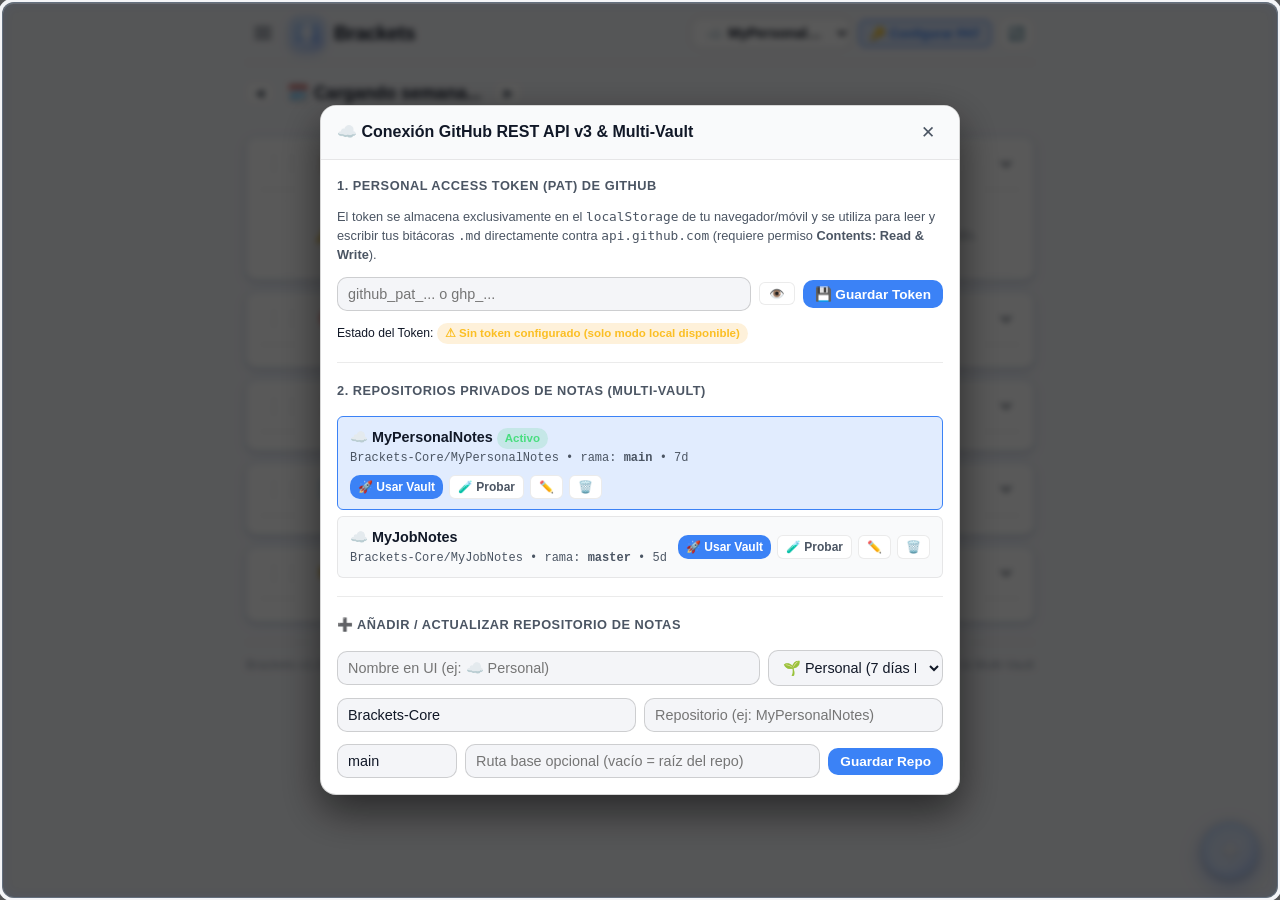
==== web/static/index.html @ beae7020 "refactor(architecture): flatten system repo and decouple from vaults" ====
<!DOCTYPE html>
<html lang="es">
<head>
  <meta charset="utf-8">
  <meta name="viewport" content="width=device-width, initial-scale=1, viewport-fit=cover">
  <title>Brackets Web Hub</title>
  
  <meta name="description" content="Sistema Operativo Personal de Productividad y Bitácoras Semanales">
  <meta name="theme-color" content="#0f1115" media="(prefers-color-scheme: dark)">
  <meta name="theme-color" content="#f4f5f8" media="(prefers-color-scheme: light)">
  
  <!-- PWA & Apple Touch Icons -->
  <link rel="manifest" href="manifest.webmanifest">
  <link rel="icon" type="image/svg+xml" href="icon-192.svg">
  <link rel="apple-touch-icon" href="icon-192.svg">
  <meta name="apple-mobile-web-app-capable" content="yes">
  <meta name="apple-mobile-web-app-status-bar-style" content="black-translucent">
  <meta name="apple-mobile-web-app-title" content="Brackets">
  
  <link rel="stylesheet" href="style.css">
</head>
<body>
  <div class="app-container">
    <!-- Header -->
    <header class="app-header">
      <div class="brand-section">
        <button id="btnHamburger" class="btn-icon btn-hamburger" type="button" title="Menú principal (Acciones CLI)" aria-label="Menú principal" aria-expanded="false">
          <svg width="20" height="20" viewBox="0 0 24 24" fill="none" stroke="currentColor" stroke-width="2.5" stroke-linecap="round" stroke-linejoin="round">
            <line x1="3" y1="6" x2="21" y2="6"></line>
            <line x1="3" y1="12" x2="21" y2="12"></line>
            <line x1="3" y1="18" x2="21" y2="18"></line>
          </svg>
        </button>
        <img src="icon-192.svg" alt="Brackets Logo" class="brand-logo">
        <h1 class="brand-title">Brackets</h1>
      </div>

      <div class="header-controls">
        <button id="btnPwaInstall" class="btn-pwa-install" style="display: none;" title="Instalar Brackets como App de escritorio">
          📲 Instalar App
        </button>

        <select id="vaultSelect" class="vault-select" title="Seleccionar Vault (Local o GitHub)">
          <!-- Opciones dinámicas inyectadas por JS -->
        </select>

        <button id="btnGitHubConfig" class="btn-storage-mode" type="button" title="Configurar GitHub REST API v3 (Token PAT y Repositorios Remotos)">
          ☁️ GitHub
        </button>

        <button id="btnSync" class="btn-icon" title="Sincronizar Markdown y YAML">
          🔄
        </button>
      </div>
    </header>

    <!-- Hamburger Menu Drawer & Backdrop -->
    <div id="hamburgerBackdrop" class="hamburger-backdrop" style="display: none;"></div>
    <aside id="hamburgerDrawer" class="hamburger-drawer" style="display: none;" aria-label="Menú principal de opciones">
      <div class="hamburger-drawer-header">
        <div class="hamburger-drawer-title">
          <img src="icon-192.svg" alt="Brackets Logo" class="drawer-logo">
          <span>Menú de Brackets</span>
        </div>
        <button id="btnCloseHamburger" class="btn-drawer-close" type="button" aria-label="Cerrar menú">✕</button>
      </div>
      <div id="hamburgerMenuContent" class="hamburger-menu-content">
        <!-- Grupos e ítems renderizados dinámicamente desde menu_config.yaml -->
      </div>
      <div class="hamburger-drawer-footer">
        <button id="btnSoundToggle" class="drawer-sound-btn" type="button" title="Alternar efectos de sonido" aria-label="Alternar sonidos">
          <span class="drawer-sound-icon">🔊</span>
          <span class="drawer-sound-label">Sonido: Activado</span>
        </button>
      </div>
    </aside>

    <!-- Week Banner -->
    <div class="week-banner">
      <div class="week-nav-group">
        <button id="btnPrevWeek" class="btn-week-arrow" type="button" title="Semana anterior">◀</button>
        <div id="weekBadge" class="week-badge" title="Clic para cambiar de semana">
          🗓️ Cargando semana...
        </div>
        <button id="btnNextWeek" class="btn-week-arrow" type="button" title="Semana siguiente">▶</button>
      </div>
    </div>

    <!-- Days Strip / Carousel -->
    <div id="daysStrip" class="days-strip">
      <!-- Días inyectados dinámicamente -->
    </div>

    <!-- Container for Reorderable Sections -->
    <div id="sectionsContainer" class="sections-container">
      <!-- Today Tasks Section -->
      <section class="collapsible-section" data-section="today-tasks">
        <div class="section-header-row">
          <span class="section-drag-handle" draggable="true" title="Arrastrar para mover sección">⋮⋮</span>
          <button class="section-header-btn" type="button" aria-expanded="true" aria-controls="todayTasksContent">
            <h2 class="section-title">
              <span>📋</span> Tareas de Hoy
              <span id="todayCountBadge" class="task-count-badge empty">[0/0]</span>
              <span role="button" tabindex="0" class="btn-section-quick-add" data-quick-add="today_task" title="Añadir Tarea de Hoy" aria-label="Añadir Tarea de Hoy">+</span>
            </h2>
            <span class="collapse-icon" aria-hidden="true">
              <svg width="18" height="18" viewBox="0 0 24 24" fill="none" stroke="currentColor" stroke-width="2.5" stroke-linecap="round" stroke-linejoin="round">
                <polyline points="6 9 12 15 18 9"></polyline>
              </svg>
            </span>
          </button>
        </div>
      <div id="todayTasksContent" class="section-content">
        <div id="todayTasksList" class="task-list">
          <!-- Tareas inyectadas dinámicamente -->
        </div>
      </div>
    </section>

      <!-- Week Topics Section -->
      <section class="collapsible-section" data-section="week-topics">
        <div class="section-header-row">
          <span class="section-drag-handle" draggable="true" title="Arrastrar para mover sección">⋮⋮</span>
          <button class="section-header-btn" type="button" aria-expanded="true" aria-controls="weekTopicsContent">
            <h2 class="section-title">
              <span>🎯</span> Topics de la Semana
              <span id="topicsCountBadge" class="task-count-badge empty">[0]</span>
              <span role="button" tabindex="0" class="btn-section-quick-add" data-quick-add="topic" title="Añadir Topic de la Semana" aria-label="Añadir Topic de la Semana">+</span>
            </h2>
            <span class="collapse-icon" aria-hidden="true">
              <svg width="18" height="18" viewBox="0 0 24 24" fill="none" stroke="currentColor" stroke-width="2.5" stroke-linecap="round" stroke-linejoin="round">
                <polyline points="6 9 12 15 18 9"></polyline>
              </svg>
            </span>
          </button>
        </div>
      <div id="weekTopicsContent" class="section-content">
        <div id="topicsContainer" class="topics-container">
          <!-- Topics inyectados dinámicamente -->
        </div>
      </div>
    </section>

      <!-- Week Tasks Section -->
      <section class="collapsible-section" data-section="week-tasks">
        <div class="section-header-row">
          <span class="section-drag-handle" draggable="true" title="Arrastrar para mover sección">⋮⋮</span>
          <button class="section-header-btn" type="button" aria-expanded="true" aria-controls="weekTasksContent">
            <h2 class="section-title">
              <span>⏳</span> Tareas de la Semana (Sin día fijo)
              <span id="weekCountBadge" class="task-count-badge empty">[0/0]</span>
              <span role="button" tabindex="0" class="btn-section-quick-add" data-quick-add="week_task" title="Añadir Tarea de la Semana" aria-label="Añadir Tarea de la Semana">+</span>
            </h2>
            <span class="collapse-icon" aria-hidden="true">
              <svg width="18" height="18" viewBox="0 0 24 24" fill="none" stroke="currentColor" stroke-width="2.5" stroke-linecap="round" stroke-linejoin="round">
                <polyline points="6 9 12 15 18 9"></polyline>
              </svg>
            </span>
          </button>
        </div>
      <div id="weekTasksContent" class="section-content">
        <div id="weekTasksList" class="task-list">
          <!-- Tareas semanales inyectadas dinámicamente -->
        </div>
      </div>
    </section>

      <!-- Week Notes Section -->
      <section class="collapsible-section" data-section="week-notes">
        <div class="section-header-row">
          <span class="section-drag-handle" draggable="true" title="Arrastrar para mover sección">⋮⋮</span>
          <button class="section-header-btn" type="button" aria-expanded="true" aria-controls="weekNotesContent">
            <h2 class="section-title">
              <span>📝</span> Notas de la Semana
              <span id="notesCountBadge" class="task-count-badge empty">[0]</span>
              <span role="button" tabindex="0" class="btn-section-quick-add" data-quick-add="note" title="Añadir Nota de la Semana" aria-label="Añadir Nota de la Semana">+</span>
            </h2>
            <span class="collapse-icon" aria-hidden="true">
              <svg width="18" height="18" viewBox="0 0 24 24" fill="none" stroke="currentColor" stroke-width="2.5" stroke-linecap="round" stroke-linejoin="round">
                <polyline points="6 9 12 15 18 9"></polyline>
              </svg>
            </span>
          </button>
        </div>
      <div id="weekNotesContent" class="section-content">
        <div id="notesContainer" class="notes-container">
          <!-- Notas inyectadas dinámicamente -->
        </div>
      </div>
    </section>

      <!-- Week Definitions Section -->
      <section class="collapsible-section" data-section="week-definitions">
        <div class="section-header-row">
          <span class="section-drag-handle" draggable="true" title="Arrastrar para mover sección">⋮⋮</span>
          <button class="section-header-btn" type="button" aria-expanded="true" aria-controls="weekDefsContent">
            <h2 class="section-title">
              <span>🎫</span> Definiciones y Enlaces
              <span id="defsCountBadge" class="task-count-badge empty">[0]</span>
              <span role="button" tabindex="0" class="btn-section-quick-add" data-quick-add="definition" title="Añadir Definición o Enlace" aria-label="Añadir Definición o Enlace">+</span>
            </h2>
            <span class="collapse-icon" aria-hidden="true">
              <svg width="18" height="18" viewBox="0 0 24 24" fill="none" stroke="currentColor" stroke-width="2.5" stroke-linecap="round" stroke-linejoin="round">
                <polyline points="6 9 12 15 18 9"></polyline>
              </svg>
            </span>
          </button>
        </div>
      <div id="weekDefsContent" class="section-content">
        <div id="definitionsContainer" class="definitions-container">
          <!-- Definiciones inyectadas dinámicamente -->
        </div>
      </div>
    </section>
  </div>
  <!-- End sectionsContainer -->

    <!-- Footer -->
    <footer class="app-footer">
      <span>Brackets v1.0 • Sistema Operativo de Productividad</span>
      <span>Local-First & Multi-Vault</span>
    </footer>
  </div>

  <!-- Floating Action Button (FAB) + Speed Dial -->
  <div id="fabBackdrop" class="fab-backdrop" style="display: none;"></div>
  <div id="fabContainer" class="fab-container">
    <div id="fabMenu" class="fab-menu" style="display: none;" role="menu" aria-label="Crear nuevo elemento">
      <button type="button" class="fab-menu-item" data-fab-action="today_task" role="menuitem">
        <span class="fab-menu-label">Tarea de Hoy</span>
        <span class="fab-menu-icon">📋</span>
      </button>
      <button type="button" class="fab-menu-item" data-fab-action="week_task" role="menuitem">
        <span class="fab-menu-label">Tarea de Semana</span>
        <span class="fab-menu-icon">⏳</span>
      </button>
      <button type="button" class="fab-menu-item" data-fab-action="topic" role="menuitem">
        <span class="fab-menu-label">Topic</span>
        <span class="fab-menu-icon">🎯</span>
      </button>
      <button type="button" class="fab-menu-item" data-fab-action="note" role="menuitem">
        <span class="fab-menu-label">Nota</span>
        <span class="fab-menu-icon">📝</span>
      </button>
      <button type="button" class="fab-menu-item" data-fab-action="definition" role="menuitem">
        <span class="fab-menu-label">Definición / Enlace</span>
        <span class="fab-menu-icon">🎫</span>
      </button>
    </div>
    <button id="btnFabMain" class="fab-main-btn" type="button" aria-label="Crear elemento" aria-expanded="false" title="Crear nuevo elemento (+)">
      <svg class="fab-plus-icon" width="24" height="24" viewBox="0 0 24 24" fill="none" stroke="currentColor" stroke-width="2.5" stroke-linecap="round" stroke-linejoin="round">
        <line x1="12" y1="5" x2="12" y2="19"></line>
        <line x1="5" y1="12" x2="19" y2="12"></line>
      </svg>
    </button>
  </div>

  <!-- Toast Notifications Container -->
  <div id="toastContainer" class="toast-container" aria-live="polite"></div>

  <!-- Universal Modal Overlay for CLI Actions -->
  <div id="appModalOverlay" class="modal-overlay" style="display: none;" role="dialog" aria-modal="true">
    <div class="modal-dialog">
      <div class="modal-header">
        <h3 id="modalTitle" class="modal-title">Acción</h3>
        <button id="btnCloseModal" class="btn-modal-close" type="button" aria-label="Cerrar">✕</button>
      </div>
      <div id="modalBody" class="modal-body"></div>
    </div>
  </div>

  <!-- Floating Pomodoro Timer Widget -->
  <div id="pomodoroBackdrop" class="pomodoro-backdrop" style="display: none;"></div>
  <div id="pomodoroFloatingWidget" class="pomodoro-floating-widget" style="display: none;">
    <div class="pomo-header" id="pomoDragHandle">
      <span class="pomo-title">🍅 Pomodoro Focus</span>
      <div class="pomo-header-btns">
        <button id="btnPomoBlurToggle" class="btn-pomo-icon" type="button" title="Difuminar fondo (Modo Focus)">🌫️</button>
        <button id="btnPomoMinimize" class="btn-pomo-icon" type="button" title="Minimizar / Expandir">_</button>
        <button id="btnPomoClose" class="btn-pomo-icon" type="button" title="Cerrar Pomodoro">✕</button>
      </div>
    </div>
    <div id="pomoBody" class="pomo-body">
      <div class="pomo-mode-tabs">
        <button type="button" class="btn-pomo-mode active" data-minutes="25" data-mode="work">Trabajo (25m)</button>
        <button type="button" class="btn-pomo-mode" data-minutes="5" data-mode="short">Pausa (5m)</button>
        <button type="button" class="btn-pomo-mode" data-minutes="15" data-mode="long">Larga (15m)</button>
      </div>
      <div id="pomoTimeDisplay" class="pomo-time-display">25:00</div>
      <select id="pomoTaskSelect" class="pomo-task-select">
        <option value="">🎯 Sin tarea específica seleccionada</option>
      </select>
      <div class="pomo-controls">
        <button id="btnPomoStartPause" type="button" class="btn-pomo-primary">▶ Iniciar</button>
        <button id="btnPomoReset" type="button" class="btn-pomo-secondary">↺ Reiniciar</button>
      </div>
    </div>
  </div>

  <script src="github_adapter.js"></script>
  <script src="app.js"></script>
</body>
</html>
---- web/static/style.css ----
/* ==========================================================================
   Brackets Web Hub — Estilos Vanilla PWA
   Inspirado en diseño moderno iOS / Dark Mode y herramientas de productividad
   ========================================================================== */

:root {
  --font-sans: -apple-system, BlinkMacSystemFont, "SF Pro Text", "SF Pro Display", "Segoe UI", Roboto, "Helvetica Neue", Arial, sans-serif;
  --font-mono: ui-monospace, "SF Mono", Menlo, Consolas, "Liberation Mono", monospace;

  /* Modo Oscuro por Defecto */
  --bg-app: #0f1115;
  --bg-surface: #181a20;
  --bg-card: #20232b;
  --bg-card-hover: #272a34;
  --bg-input: #15171d;

  --border: rgba(255, 255, 255, 0.08);
  --border-strong: rgba(255, 255, 255, 0.16);

  --text-main: #f3f4f6;
  --text-muted: #9ca3af;
  --text-dim: #6b7280;

  --accent: #3b82f6;
  --accent-hover: #2563eb;
  --accent-soft: rgba(59, 130, 246, 0.15);

  --success: #10b981;
  --success-soft: rgba(16, 185, 129, 0.15);
  --danger: #ef4444;
  --danger-soft: rgba(239, 68, 68, 0.15);
  --warning: #f59e0b;

  --radius-sm: 6px;
  --radius-md: 10px;
  --radius-lg: 16px;
  --radius-pill: 9999px;

  --shadow-sm: 0 1px 2px rgba(0, 0, 0, 0.3);
  --shadow-md: 0 4px 12px rgba(0, 0, 0, 0.4);
}

@media (prefers-color-scheme: light) {
  :root {
    --bg-app: #f4f5f8;
    --bg-surface: #ffffff;
    --bg-card: #f9fafb;
    --bg-card-hover: #f3f4f6;
    --bg-input: #ffffff;

    --border: rgba(0, 0, 0, 0.08);
    --border-strong: rgba(0, 0, 0, 0.16);

    --text-main: #111827;
    --text-muted: #4b5563;
    --text-dim: #9ca3af;

    --shadow-sm: 0 1px 3px rgba(0, 0, 0, 0.06);
    --shadow-md: 0 4px 14px rgba(0, 0, 0, 0.08);
  }
}

/* Reset y base */
* {
  box-sizing: border-box;
  margin: 0;
  padding: 0;
}

html, body {
  overflow-x: hidden;
  max-width: 100vw;
  width: 100%;
}

body {
  font-family: var(--font-sans);
  background-color: var(--bg-app);
  color: var(--text-main);
  line-height: 1.5;
  -webkit-font-smoothing: antialiased;
  min-height: 100vh;
}

/* Muy ligero borde cristalino con esquinas levemente redondeadas en todo el contorno de la app */
body::after {
  content: "";
  position: fixed;
  inset: 2px;
  border-radius: 12px;
  pointer-events: none;
  z-index: 9999;
  border: 1px solid rgba(147, 197, 253, 0.24);
  box-shadow:
    0 0 0 4px var(--bg-app),
    inset 0 0 12px rgba(37, 99, 235, 0.08),
    inset 0 1px 0 rgba(255, 255, 255, 0.14);
}

/* Layout Container */
.app-container {
  width: 100%;
  max-width: 820px;
  margin: 0 auto;
  padding: calc(16px + env(safe-area-inset-top)) 16px calc(88px + env(safe-area-inset-bottom));
  box-sizing: border-box;
  overflow-x: hidden;
}

/* Header & Vault Selector */
.app-header {
  display: flex;
  justify-content: space-between;
  align-items: center;
  margin-bottom: 14px;
  padding-bottom: 12px;
  border-bottom: 1px solid var(--border);
  gap: 12px;
}

.brand-section {
  display: flex;
  align-items: center;
  gap: 10px;
}

.brand-logo {
  width: 34px;
  height: 34px;
  border-radius: var(--radius-md);
  backdrop-filter: blur(7px) saturate(180%);
  -webkit-backdrop-filter: blur(7px) saturate(180%);
  box-shadow:
    0 3px 10px rgba(37, 99, 235, 0.28),
    inset 0 1px 1.5px rgba(255, 255, 255, 0.45),
    inset 0 0 8px rgba(59, 130, 246, 0.25);
}

.brand-title {
  font-size: 1.25rem;
  font-weight: 700;
  letter-spacing: -0.02em;
}

.header-controls {
  display: flex;
  align-items: center;
  gap: 8px;
}

.vault-select {
  background-color: var(--bg-surface);
  color: var(--text-main);
  border: 1px solid var(--border-strong);
  padding: 6px 10px;
  border-radius: var(--radius-md);
  font-size: 0.88rem;
  font-weight: 600;
  cursor: pointer;
  outline: none;
  max-width: 160px;
  text-overflow: ellipsis;
  overflow: hidden;
  white-space: nowrap;
}

.btn-icon {
  background: var(--bg-surface);
  border: 1px solid var(--border);
  color: var(--text-main);
  padding: 8px;
  border-radius: var(--radius-md);
  cursor: pointer;
  display: flex;
  align-items: center;
  justify-content: center;
  transition: all 0.2s ease;
}

.btn-icon:hover {
  background: var(--bg-card-hover);
  border-color: var(--border-strong);
}

.btn-pwa-install {
  display: none;
  background: var(--accent-soft);
  color: var(--accent);
  border: 1px solid var(--accent);
  padding: 6px 12px;
  border-radius: var(--radius-pill);
  font-size: 0.8rem;
  font-weight: 600;
  cursor: pointer;
}

/* Week Info Banner */
.week-banner {
  display: flex;
  justify-content: space-between;
  align-items: center;
  margin-bottom: 10px;
}

.week-badge {
  display: inline-flex;
  align-items: center;
  gap: 6px;
  font-weight: 700;
  font-size: 1.1rem;
}

.weight-badge {
  font-size: 0.85rem;
  color: var(--text-muted);
  background: var(--bg-surface);
  padding: 3px 8px;
  border-radius: var(--radius-sm);
  border: 1px solid var(--border);
}

/* Days Carousel / Strip */
.days-strip {
  display: flex;
  gap: 8px;
  overflow-x: auto;
  padding-bottom: 6px;
  margin-bottom: 12px;
  scrollbar-width: thin;
}

.day-chip {
  position: relative;
  flex: 0 0 auto;
  display: flex;
  flex-direction: column;
  align-items: center;
  padding: 5px 8px;
  background-color: var(--bg-surface);
  border: 1px solid var(--border);
  border-radius: var(--radius-md);
  cursor: pointer;
  transition: all 0.15s ease;
  user-select: none;
  min-width: 52px;
}

.day-weekday-letter {
  position: absolute;
  top: 2px;
  left: 5px;
  font-size: 0.65rem;
  font-weight: 800;
  color: var(--text-dim);
  text-transform: uppercase;
  letter-spacing: 0.5px;
  line-height: 1;
}

.day-chip:hover {
  background-color: var(--bg-card-hover);
}

.day-chip.active {
  background: linear-gradient(135deg, rgba(96, 165, 250, 0.20) 0%, rgba(59, 130, 246, 0.11) 55%, rgba(37, 99, 235, 0.22) 100%);
  backdrop-filter: blur(7px) saturate(185%);
  -webkit-backdrop-filter: blur(7px) saturate(185%);
  border-color: rgba(147, 197, 253, 0.52);
  box-shadow:
    0 4px 14px rgba(37, 99, 235, 0.26),
    inset 0 1px 1.5px rgba(255, 255, 255, 0.48),
    inset 0 0 10px rgba(59, 130, 246, 0.26);
}

.day-chip.active .day-weekday-letter,
.day-chip.today .day-weekday-letter {
  color: var(--accent);
  font-weight: 900;
}

.day-chip.today .day-number {
  color: var(--accent);
  font-weight: 800;
}

.day-loc-emoji {
  font-size: 1.12rem;
  line-height: 1;
  margin-top: 3px;
  margin-bottom: 2px;
}

.day-number {
  font-size: 0.88rem;
  font-weight: 600;
}

.day-badge-count {
  font-size: 0.68rem;
  color: var(--text-dim);
  margin-top: 1px;
}

/* Active Day Header & Quick Location Picker */
.active-day-header {
  display: flex;
  justify-content: space-between;
  align-items: center;
  background-color: var(--bg-surface);
  border: 1px solid var(--border);
  border-radius: var(--radius-lg);
  padding: 14px 18px;
  margin-bottom: 20px;
}

.active-day-info {
  display: flex;
  align-items: center;
  gap: 12px;
}

.active-day-title {
  font-size: 1.15rem;
  font-weight: 700;
}

.location-picker-group {
  display: flex;
  gap: 6px;
}

.btn-loc {
  background: var(--bg-app);
  border: 1px solid var(--border);
  padding: 6px 10px;
  border-radius: var(--radius-md);
  cursor: pointer;
  font-size: 1rem;
  transition: all 0.15s ease;
}

.btn-loc:hover {
  border-color: var(--border-strong);
}

.btn-loc.selected {
  background: var(--accent-soft);
  border-color: var(--accent);
}

/* Quick Capture Card */
/* Quick Capture Card (Desplegable) */
.quick-capture-card {
  background-color: var(--bg-surface);
  border: 1px solid var(--border);
  border-radius: var(--radius-lg);
  padding: 0;
  margin-bottom: 20px;
  box-shadow: var(--shadow-sm);
  transition: all 0.2s ease;
  overflow: hidden;
}

.quick-capture-card:hover {
  border-color: var(--border-strong);
}

.capture-toggle-bar {
  width: 100%;
  background: transparent;
  border: none;
  padding: 12px 16px;
  display: flex;
  align-items: center;
  justify-content: space-between;
  cursor: pointer;
  color: var(--text-main);
  text-align: left;
  transition: background-color 0.15s ease;
  user-select: none;
}

.capture-toggle-bar:hover {
  background-color: var(--bg-card-hover);
}

.capture-toggle-left {
  display: flex;
  align-items: center;
  gap: 10px;
}

.capture-toggle-icon {
  font-size: 1.1rem;
  color: var(--accent);
  display: flex;
  align-items: center;
  justify-content: center;
}

.capture-toggle-title {
  font-size: 0.95rem;
  font-weight: 700;
  color: var(--text-main);
}

.capture-toggle-hint {
  font-size: 0.8rem;
  color: var(--text-dim);
}

.capture-toggle-right {
  display: flex;
  align-items: center;
  gap: 10px;
}

.capture-shortcut-badge {
  background: var(--bg-app);
  border: 1px solid var(--border);
  border-radius: 4px;
  padding: 2px 7px;
  font-size: 0.72rem;
  font-family: inherit;
  color: var(--text-dim);
  font-weight: 600;
}

.capture-chevron {
  font-size: 0.8rem;
  color: var(--text-muted);
  transition: transform 0.2s ease;
}

.quick-capture-card.expanded .capture-chevron {
  transform: rotate(180deg);
}

.capture-body {
  padding: 14px 16px 14px 16px;
  border-top: 1px solid var(--border);
  animation: fadeInCapture 0.15s ease-out;
}

@keyframes fadeInCapture {
  from {
    opacity: 0;
    transform: translateY(-4px);
  }
  to {
    opacity: 1;
    transform: translateY(0);
  }
}

.capture-footer-bar {
  display: flex;
  justify-content: flex-end;
  margin-top: 10px;
  padding-top: 8px;
  border-top: 1px dashed var(--border);
}

.btn-close-capture {
  background: transparent;
  border: 1px solid transparent;
  color: var(--text-dim);
  font-size: 0.8rem;
  padding: 4px 10px;
  border-radius: var(--radius-md);
  cursor: pointer;
  transition: all 0.15s ease;
}

.btn-close-capture:hover {
  background: var(--bg-card-hover);
  color: var(--text-main);
  border-color: var(--border);
}

.capture-type-tabs {
  display: flex;
  gap: 6px;
  overflow-x: auto;
  padding-bottom: 8px;
  margin-bottom: 14px;
  border-bottom: 1px solid var(--border);
  scrollbar-width: none;
}

.capture-type-tabs::-webkit-scrollbar {
  display: none;
}

.btn-capture-type {
  background: transparent;
  color: var(--text-muted);
  border: 1px solid transparent;
  padding: 5px 12px;
  border-radius: var(--radius-pill);
  font-size: 0.8rem;
  font-weight: 600;
  cursor: pointer;
  white-space: nowrap;
  transition: all 0.15s ease;
}

.btn-capture-type:hover {
  background-color: var(--bg-card-hover);
  color: var(--text-main);
}

.btn-capture-type.active {
  background-color: var(--accent);
  color: #ffffff;
}

.capture-header {
  display: flex;
  justify-content: space-between;
  align-items: center;
  margin-bottom: 12px;
}

.capture-label {
  font-size: 0.85rem;
  font-weight: 700;
  text-transform: uppercase;
  color: var(--text-muted);
  letter-spacing: 0.05em;
}

.status-toggle-group {
  display: flex;
  background: var(--bg-app);
  border-radius: var(--radius-md);
  padding: 2px;
  border: 1px solid var(--border);
}

.btn-status-toggle {
  background: transparent;
  border: none;
  color: var(--text-muted);
  font-size: 0.8rem;
  font-weight: 600;
  padding: 4px 10px;
  border-radius: var(--radius-sm);
  cursor: pointer;
  transition: all 0.15s ease;
}

.btn-status-toggle.active {
  background: var(--bg-surface);
  color: var(--text-main);
  box-shadow: var(--shadow-sm);
}

.btn-status-toggle.active.done-mode {
  color: var(--success);
}

.capture-input-row {
  display: flex;
  gap: 8px;
}

.task-input {
  flex: 1;
  background-color: var(--bg-input);
  border: 1px solid var(--border-strong);
  border-radius: var(--radius-md);
  padding: 10px 14px;
  font-size: 0.95rem;
  color: var(--text-main);
  outline: none;
  transition: border-color 0.2s;
}

.task-input:focus {
  border-color: var(--accent);
}

.btn-add-task {
  background-color: var(--accent);
  color: #ffffff;
  border: none;
  border-radius: var(--radius-md);
  padding: 0 16px;
  font-size: 0.9rem;
  font-weight: 600;
  cursor: pointer;
  transition: background-color 0.2s;
}

.btn-add-task:hover {
  background-color: var(--accent-hover);
}

.btn-add-task.done-mode {
  background-color: var(--success);
}

.capture-desc-row {
  margin-top: 10px;
}

.desc-textarea {
  width: 100%;
  background-color: var(--bg-input);
  border: 1px solid var(--border);
  border-radius: var(--radius-md);
  padding: 8px 12px;
  font-size: 0.85rem;
  color: var(--text-main);
  font-family: inherit;
  resize: vertical;
  min-height: 52px;
  outline: none;
}

.desc-textarea:focus {
  border-color: var(--accent);
}

/* Sections & Task Lists */
.collapsible-section {
  background-color: var(--bg-surface);
  border: 1px solid rgba(147, 197, 253, 0.14);
  border-radius: var(--radius-md);
  padding: 8px 12px;
  margin-bottom: 0;
  box-shadow:
    0 3px 14px rgba(37, 99, 235, 0.09),
    0 1px 3px rgba(0, 0, 0, 0.26),
    inset 0 1px 0 rgba(191, 219, 254, 0.08);
  transition: border-color 0.18s ease, box-shadow 0.18s ease;
}

.collapsible-section:hover {
  border-color: rgba(147, 197, 253, 0.25);
  box-shadow:
    0 4px 16px rgba(37, 99, 235, 0.14),
    0 1px 4px rgba(0, 0, 0, 0.3),
    inset 0 1px 0 rgba(191, 219, 254, 0.12);
}

.collapsible-section .task-list,
.collapsible-section .notes-container {
  margin-bottom: 0;
}

.collapsible-section.collapsed {
  padding: 6px 12px;
  margin-bottom: 0;
}

.collapsible-section.collapsed .section-header-row {
  margin-bottom: 0;
  padding-bottom: 0;
  border-bottom: none;
}

.collapsible-section:not(.collapsed) .section-header-row {
  margin-bottom: 10px;
  padding-bottom: 8px;
  border-bottom: 1px solid var(--border);
}

.section-header-btn {
  width: 100%;
  display: flex;
  justify-content: space-between;
  align-items: center;
  background: transparent;
  border: none;
  padding: 4px 6px;
  margin: 0;
  border-radius: var(--radius-sm);
  cursor: pointer;
  color: var(--text-main);
  text-align: left;
  transition: background-color 0.15s ease;
  user-select: none;
}

.section-header-btn:hover {
  background-color: var(--bg-card-hover);
}

.section-header-btn:focus-visible {
  outline: 2px solid var(--accent);
  outline-offset: 2px;
}

.section-header-btn .section-title {
  margin-bottom: 0;
}

.collapse-icon {
  display: inline-flex;
  align-items: center;
  justify-content: center;
  color: var(--text-muted);
  transition: transform 0.2s ease, color 0.15s ease;
}

.section-header-btn:hover .collapse-icon {
  color: var(--text-main);
}

.collapsible-section.collapsed .collapse-icon {
  transform: rotate(-90deg);
}

.section-content {
  padding-left: 14px;
}

.collapsible-section.collapsed .section-content {
  display: none;
}

.section-title {
  font-size: 1.05rem;
  font-weight: 700;
  letter-spacing: -0.01em;
  margin-bottom: 0;
  display: flex;
  align-items: center;
  gap: 7px;
}

.task-count-badge {
  font-size: 0.75rem;
  font-weight: 700;
  font-family: var(--font-mono);
  padding: 2px 7px;
  border-radius: var(--radius-pill);
  display: inline-flex;
  align-items: center;
  line-height: 1.2;
  transition: all 0.2s ease;
}

.task-count-badge.completed {
  background-color: var(--success-soft);
  color: var(--success);
  border: 1px solid rgba(16, 185, 129, 0.4);
}

.task-count-badge.in-progress {
  background-color: rgba(245, 158, 11, 0.15);
  color: var(--warning);
  border: 1px solid rgba(245, 158, 11, 0.4);
}

.task-count-badge.empty {
  background-color: var(--bg-surface);
  color: var(--text-dim);
  border: 1px solid var(--border);
}

.btn-section-quick-add {
  display: inline-flex;
  align-items: center;
  justify-content: center;
  width: 21px;
  height: 21px;
  margin-left: 2px;
  border-radius: 50%;
  font-size: 0.92rem;
  font-weight: 600;
  line-height: 1;
  color: var(--text-dim);
  background: rgba(255, 255, 255, 0.03);
  border: 1px solid rgba(255, 255, 255, 0.09);
  cursor: pointer;
  user-select: none;
  opacity: 0.72;
  transition: opacity 0.15s ease, color 0.15s ease, background-color 0.15s ease, border-color 0.15s ease, transform 0.15s ease;
}

.btn-section-quick-add:hover,
.btn-section-quick-add:focus-visible {
  opacity: 1;
  color: var(--accent);
  background: var(--accent-soft);
  border-color: rgba(59, 130, 246, 0.45);
  transform: scale(1.08);
  outline: none;
}

.btn-section-quick-add:active {
  transform: scale(0.94);
}

.task-list {
  display: flex;
  flex-direction: column;
  gap: 6px;
  margin-bottom: 4px;
}

.task-card {
  background-color: var(--bg-card);
  border: 1px solid var(--border);
  border-radius: var(--radius-sm);
  padding: 7px 10px;
  display: flex;
  flex-direction: column;
  transition: all 0.15s ease;
}

.task-card:hover {
  border-color: var(--border-strong);
  background-color: var(--bg-card-hover);
}

.task-card.done {
  opacity: 1;
}

.task-card.cancelled {
  opacity: 0.5;
}

.task-main-row {
  display: flex;
  align-items: center;
  gap: 8px;
}

.task-checkbox {
  width: 18px;
  height: 18px;
  cursor: pointer;
  accent-color: var(--accent);
  border-radius: 4px;
}

.task-content {
  flex: 1;
  display: flex;
  align-items: center;
  flex-wrap: wrap;
  gap: 6px;
}

.task-title {
  font-size: 0.9rem;
  color: var(--text-main);
}

.task-card.done .task-title {
  color: var(--text-main);
}

.task-card.cancelled .task-title {
  text-decoration: line-through;
  font-style: italic;
  color: var(--text-muted);
}

.task-premoji {
  font-size: 1.1rem;
  line-height: 1;
}

.task-project-tag {
  font-size: 0.74rem;
  font-family: var(--font-mono);
  font-weight: 600;
  padding: 2px 7px;
  background: var(--bg-app);
  border: 1px solid var(--border);
  border-radius: var(--radius-sm);
  color: var(--text-muted);
  white-space: nowrap;
  flex-shrink: 0;
}

.task-desc-box {
  margin-top: 4px;
  padding-left: 26px;
  font-size: 0.82rem;
  color: var(--text-muted);
  border-left: 2px solid var(--border);
  margin-left: 8px;
}

.task-desc-line {
  margin-bottom: 2px;
}

.empty-state {
  text-align: center;
  padding: 24px;
  color: var(--text-dim);
  font-size: 0.9rem;
  background-color: var(--bg-surface);
  border: 1px dashed var(--border);
  border-radius: var(--radius-md);
}

/* Notes Section */
.notes-container {
  display: flex;
  flex-direction: column;
  gap: 5px;
  margin-bottom: 4px;
}

.note-card {
  background-color: var(--bg-card);
  border: 1px solid var(--border);
  border-radius: var(--radius-sm);
  padding: 8px 12px;
  transition: all 0.15s ease;
}

.note-header {
  font-weight: 700;
  font-size: 0.92rem;
  margin-bottom: 4px;
  display: flex;
  align-items: center;
  gap: 6px;
}

.note-bullet {
  font-size: 0.83rem;
  color: var(--text-muted);
  margin-left: 14px;
  margin-bottom: 2px;
  list-style-type: disc;
}

/* Definitions Section */
.def-input-row {
  display: flex;
  gap: 8px;
}

.def-code-input {
  flex: 0 0 200px;
}

.def-url-input {
  flex: 1;
}

@media (max-width: 600px) {
  .def-input-row {
    flex-direction: column;
  }
  .def-code-input {
    flex: 1;
  }
}

.definitions-container {
  display: flex;
  flex-direction: column;
  gap: 6px;
  margin-bottom: 4px;
}

.definition-card {
  background-color: var(--bg-card);
  border: 1px solid var(--border);
  border-radius: var(--radius-sm);
  padding: 7px 10px;
  display: flex;
  align-items: center;
  transition: all 0.15s ease;
  cursor: pointer;
}

.definition-card:hover {
  border-color: var(--border-strong);
  background-color: var(--bg-card-hover);
}

.def-main-row {
  display: flex;
  align-items: center;
  gap: 8px;
  width: 100%;
  min-width: 0;
}

.def-badge {
  display: inline-flex;
  align-items: center;
  gap: 6px;
  padding: 3px 9px;
  border-radius: var(--radius-sm);
  font-family: var(--font-mono);
  font-weight: 700;
  font-size: 0.84rem;
  white-space: nowrap;
  flex-shrink: 0;
  letter-spacing: 0.02em;
  transition: all 0.15s ease;
}

.def-badge-jira {
  background: rgba(245, 158, 11, 0.12);
  color: #f59e0b;
  border: 1px solid rgba(245, 158, 11, 0.35);
}

.def-badge-dashboard {
  background: rgba(16, 185, 129, 0.12);
  color: #10b981;
  border: 1px solid rgba(16, 185, 129, 0.35);
}

.def-badge-ai {
  background: rgba(168, 85, 247, 0.12);
  color: #a855f7;
  border: 1px solid rgba(168, 85, 247, 0.35);
}

.def-badge-link {
  background: var(--accent-soft);
  color: var(--accent);
  border: 1px solid rgba(99, 102, 241, 0.3);
}

.def-badge-icon {
  font-size: 0.95rem;
  line-height: 1;
}

.def-badge-code {
  font-family: var(--font-mono);
  font-weight: 700;
  font-size: 0.83rem;
}

.def-custom-title {
  font-size: 0.84rem;
  font-weight: 600;
  color: var(--text-main);
  white-space: nowrap;
  overflow: hidden;
  text-overflow: ellipsis;
  max-width: 220px;
  flex-shrink: 0;
}

.def-url-link {
  display: inline-flex;
  align-items: center;
  gap: 6px;
  flex: 1;
  min-width: 0;
  background: var(--bg-app);
  border: 1px solid var(--border);
  border-radius: var(--radius-sm);
  padding: 4px 10px;
  color: var(--text-muted);
  text-decoration: none;
  font-size: 0.78rem;
  font-family: var(--font-mono);
  transition: all 0.15s ease;
}

.def-url-link:hover {
  background: var(--bg-card-hover);
  border-color: var(--accent);
  color: var(--text-main);
}

.def-url-text {
  flex: 1;
  min-width: 0;
  overflow: hidden;
  text-overflow: ellipsis;
  white-space: nowrap;
  opacity: 0.85;
}

.def-url-link:hover .def-url-text {
  opacity: 1;
  color: var(--accent);
}

.def-link-arrow {
  flex-shrink: 0;
  font-weight: bold;
  font-size: 0.85rem;
  color: var(--text-dim);
  transition: transform 0.15s ease, color 0.15s ease;
}

.def-url-link:hover .def-link-arrow {
  color: var(--accent);
  transform: translate(1px, -1px);
}

.def-no-link {
  flex: 1;
  font-size: 0.78rem;
  color: var(--text-dim);
  font-style: italic;
}

/* Topics Section */
.topics-container {
  display: flex;
  flex-direction: column;
  gap: 6px;
  margin-bottom: 4px;
}

.topic-card {
  background-color: var(--bg-card);
  border: 1px solid var(--border);
  border-radius: var(--radius-sm);
  padding: 6px 10px;
  display: flex;
  align-items: center;
  justify-content: space-between;
  gap: 8px;
  transition: all 0.15s ease;
}

.topic-card:hover {
  border-color: var(--border-strong);
  background-color: var(--bg-card-hover);
}

.topic-main-info {
  display: flex;
  align-items: center;
  gap: 8px;
  flex: 1;
  min-width: 0;
}

.topic-title {
  font-size: 0.95rem;
  font-weight: 500;
  color: var(--text-main);
}

/* Footer & Status */
.app-footer {
  margin-top: 20px;
  padding-top: 12px;
  border-top: 1px solid var(--border);
  display: flex;
  justify-content: space-between;
  align-items: center;
  font-size: 0.8rem;
  color: var(--text-dim);
}

/* ==========================================================================
   Inline Edit Forms & Card Actions
   ========================================================================== */
.btn-card-action {
  background: transparent;
  border: none;
  font-size: 0.85rem;
  padding: 4px 6px;
  border-radius: var(--radius-sm);
  cursor: pointer;
  color: var(--text-muted);
  opacity: 0.6;
  transition: all 0.15s ease;
  line-height: 1;
}

.task-card:hover .btn-card-action,
.topic-card:hover .btn-card-action,
.note-card:hover .btn-card-action,
.definition-card:hover .btn-card-action {
  opacity: 1;
}

.btn-card-action:hover {
  opacity: 1;
  background-color: var(--bg-card-hover);
  color: var(--text-main);
}

.btn-card-action.danger:hover {
  background-color: rgba(239, 68, 68, 0.15);
  color: #ef4444;
}

.edit-form-box {
  width: 100%;
  display: flex;
  flex-direction: column;
  gap: 8px;
  padding: 4px 0;
}

.edit-input, .edit-textarea, .edit-select {
  width: 100%;
  background-color: var(--bg-app);
  border: 1px solid var(--border-strong);
  border-radius: var(--radius-md);
  color: var(--text-main);
  font-family: inherit;
  font-size: 0.9rem;
  padding: 8px 10px;
  box-sizing: border-box;
  outline: none;
  transition: border-color 0.15s ease;
}

.edit-input:focus, .edit-textarea:focus, .edit-select:focus {
  border-color: var(--accent);
}

.edit-textarea {
  resize: vertical;
  min-height: 54px;
}

.edit-actions-row {
  display: flex;
  align-items: center;
  justify-content: space-between;
  gap: 8px;
  flex-wrap: wrap;
  margin-top: 4px;
}

.edit-actions-left {
  display: flex;
  align-items: center;
  gap: 8px;
  flex: 1;
  min-width: 0;
}

.edit-actions-right {
  display: flex;
  align-items: center;
  gap: 8px;
}

.btn-edit-save {
  background-color: var(--accent);
  color: #ffffff;
  border: none;
  border-radius: var(--radius-md);
  padding: 6px 12px;
  font-size: 0.85rem;
  font-weight: 600;
  cursor: pointer;
  transition: background-color 0.15s ease;
}

.btn-edit-save:hover {
  background-color: var(--accent-hover);
}

.btn-edit-cancel {
  background: transparent;
  color: var(--text-muted);
  border: 1px solid var(--border);
  border-radius: var(--radius-md);
  padding: 6px 12px;
  font-size: 0.85rem;
  font-weight: 600;
  cursor: pointer;
  transition: all 0.15s ease;
}

.btn-edit-cancel:hover {
  background-color: var(--bg-card-hover);
  color: var(--text-main);
}

.btn-edit-delete {
  background: transparent;
  color: #ef4444;
  border: 1px solid rgba(239, 68, 68, 0.3);
  border-radius: var(--radius-md);
  padding: 6px 10px;
  font-size: 0.85rem;
  cursor: pointer;
  transition: all 0.15s ease;
}

.btn-edit-delete:hover {
  background-color: rgba(239, 68, 68, 0.15);
  border-color: #ef4444;
}

/* Direct card selection editing */
.task-card,
.topic-card,
.note-card,
.definition-card {
  cursor: pointer;
}

.note-card:hover {
  border-color: var(--border-strong);
  background-color: var(--bg-card-hover);
}

.edit-form-box {
  cursor: default;
}

/* Day Location Picker Trigger & Popover */
.day-loc-btn {
  background: transparent;
  border: 1px solid transparent;
  border-radius: var(--radius-sm);
  padding: 2px 6px;
  cursor: pointer;
  display: inline-flex;
  align-items: center;
  justify-content: center;
  line-height: 1;
  transition: all 0.15s ease;
  margin-bottom: 2px;
}

.day-loc-btn:hover {
  background: rgba(255, 255, 255, 0.12);
  border-color: var(--border-strong);
  transform: scale(1.15);
}

.location-popover {
  position: fixed;
  z-index: 1000;
  background: var(--bg-card);
  border: 1px solid var(--border-strong);
  border-radius: var(--radius-lg);
  box-shadow: 0 10px 28px rgba(0, 0, 0, 0.5);
  padding: 6px;
  display: flex;
  flex-direction: column;
  gap: 3px;
  min-width: 140px;
  animation: popoverFadeIn 0.15s ease-out;
}

@keyframes popoverFadeIn {
  from {
    opacity: 0;
    transform: translate(-50%, -6px);
  }
  to {
    opacity: 1;
    transform: translate(-50%, 0);
  }
}

.location-popover-header {
  font-size: 0.72rem;
  font-weight: 700;
  color: var(--text-dim);
  text-transform: uppercase;
  letter-spacing: 0.05em;
  padding: 4px 8px 2px;
  border-bottom: 1px solid var(--border);
  margin-bottom: 2px;
}

.btn-popover-loc {
  background: transparent;
  border: 1px solid transparent;
  border-radius: var(--radius-md);
  padding: 6px 10px;
  display: flex;
  align-items: center;
  gap: 10px;
  color: var(--text-main);
  font-size: 0.9rem;
  font-weight: 500;
  cursor: pointer;
  transition: all 0.12s ease;
  text-align: left;
  width: 100%;
}

.btn-popover-loc:hover {
  background: var(--bg-card-hover);
  border-color: var(--border);
}

.btn-popover-loc.active {
  background: var(--accent-soft);
  border-color: var(--accent);
  color: var(--accent);
  font-weight: 700;
}

.btn-popover-loc .loc-emoji {
  font-size: 1.15rem;
  line-height: 1;
}

.btn-popover-loc .loc-label {
  flex: 1;
}

/* ==========================================================================
   INLINE CREATION IN EACH SECTION
   ========================================================================== */

.inline-create-card {
  background-color: var(--bg-input);
  border: 1px dashed var(--border-strong);
  border-radius: var(--radius-sm);
  padding: 5px 10px;
  margin-bottom: 8px;
  transition: all 0.15s ease;
}

.inline-create-card:focus-within {
  border-style: solid;
  border-color: var(--accent);
  box-shadow: 0 0 0 1px rgba(59, 130, 246, 0.25);
  background-color: var(--bg-card);
}

.inline-create-main {
  display: flex;
  align-items: center;
  gap: 8px;
}

.inline-create-icon {
  font-size: 1.05rem;
  line-height: 1;
  opacity: 0.85;
  user-select: none;
}

.inline-create-input {
  flex: 1;
  min-width: 0;
  background: transparent;
  border: none;
  outline: none;
  color: var(--text-main);
  font-size: 0.88rem;
  font-family: inherit;
  padding: 6px 4px;
}

.inline-create-input::placeholder {
  color: var(--text-dim);
}

.btn-status-pill {
  background: var(--bg-app);
  border: 1px solid var(--border);
  border-radius: var(--radius-pill);
  padding: 4px 10px;
  font-size: 0.75rem;
  font-weight: 600;
  color: var(--text-muted);
  cursor: pointer;
  white-space: nowrap;
  transition: all 0.15s ease;
}

.btn-status-pill:hover {
  background: var(--bg-card-hover);
  color: var(--text-main);
}

.btn-status-pill.done {
  background: rgba(16, 185, 129, 0.15);
  border-color: #10b981;
  color: #10b981;
}

.btn-icon-pill {
  background: transparent;
  border: 1px solid transparent;
  border-radius: var(--radius-sm);
  padding: 4px 6px;
  cursor: pointer;
  font-size: 0.88rem;
  opacity: 0.7;
  transition: all 0.15s ease;
}

.btn-icon-pill:hover,
.btn-icon-pill.active {
  opacity: 1;
  background: var(--bg-card-hover);
  border-color: var(--border);
}

.btn-inline-submit {
  background-color: var(--accent);
  color: #ffffff;
  border: none;
  border-radius: var(--radius-md);
  padding: 6px 14px;
  font-size: 0.82rem;
  font-weight: 600;
  cursor: pointer;
  white-space: nowrap;
  transition: background-color 0.15s ease;
}

.btn-inline-submit:hover {
  background-color: var(--accent-hover);
}

.btn-inline-submit:disabled {
  opacity: 0.5;
  cursor: not-allowed;
}

.inline-create-desc {
  margin-top: 8px;
  padding-top: 8px;
  border-top: 1px solid var(--border);
  animation: fadeInDesc 0.12s ease-out;
}

@keyframes fadeInDesc {
  from { opacity: 0; transform: translateY(-2px); }
  to { opacity: 1; transform: translateY(0); }
}

.inline-create-textarea {
  width: 100%;
  background: var(--bg-app);
  border: 1px solid var(--border);
  border-radius: var(--radius-sm);
  padding: 8px 10px;
  font-size: 0.82rem;
  color: var(--text-main);
  resize: vertical;
  outline: none;
  font-family: inherit;
  transition: border-color 0.15s ease;
  box-sizing: border-box;
}

.inline-create-textarea:focus {
  border-color: var(--accent);
}

.def-create-main {
  display: flex;
  flex-wrap: wrap;
  gap: 8px;
}

.def-code-input {
  flex: 1 1 160px;
}

.def-url-input {
  flex: 2 1 220px;
}


/* ==========================================================================
   Drag & Drop and Section/Item Reordering
   ========================================================================== */
.sections-container {
  display: flex;
  flex-direction: column;
  gap: 12px;
}

.section-header-row {
  display: flex;
  align-items: center;
  gap: 6px;
  margin-bottom: 6px;
}

.section-drag-handle {
  cursor: grab;
  color: var(--text-dim);
  font-size: 1.1rem;
  padding: 4px 6px;
  user-select: none;
  touch-action: none;
  opacity: 0.5;
  transition: opacity 0.15s, color 0.15s;
  display: flex;
  align-items: center;
  justify-content: center;
  flex-shrink: 0;
}

.section-drag-handle:hover {
  opacity: 1;
  color: var(--accent);
}

.section-drag-handle:active {
  cursor: grabbing;
}

.section-header-row .section-header-btn {
  flex: 1;
  margin: 0;
}

.collapsible-section.dragging-section {
  opacity: 0.4;
  outline: 2px dashed var(--accent);
  border-radius: var(--radius-md);
}

.collapsible-section.drag-over-section {
  border-top: 3px solid var(--accent);
}

/* Item Reordering Controls (Tasks, Topics, Notes, Definitions) */
.drag-handle-item {
  cursor: grab;
  color: var(--text-dim);
  font-size: 0.95rem;
  padding: 3px 5px;
  user-select: none;
  touch-action: none;
  opacity: 0.45;
  transition: opacity 0.15s, color 0.15s;
  display: inline-flex;
  align-items: center;
  justify-content: center;
  flex-shrink: 0;
}

.task-card:hover .drag-handle-item,
.note-card:hover .drag-handle-item,
.topic-card:hover .drag-handle-item,
.definition-card:hover .drag-handle-item {
  opacity: 1;
  color: var(--accent);
}

.drag-handle-item:active {
  cursor: grabbing;
}

.task-card.item-dragging,
.note-card.item-dragging,
.topic-card.item-dragging,
.definition-card.item-dragging {
  opacity: 0.4;
  outline: 2px dashed var(--accent);
}

.item-drop-above {
  border-top: 2px solid var(--accent) !important;
}

.item-drop-below {
  border-bottom: 2px solid var(--accent) !important;
}

/* ==========================================================================
   Top Menu Bar (Acciones CLI Declarativas)
   ========================================================================== */
.top-menu-bar {
  display: flex;
  align-items: center;
  gap: 6px;
  flex-wrap: wrap;
  background-color: var(--bg-surface);
  border: 1px solid var(--border);
  border-radius: var(--radius-md);
  padding: 5px 8px;
  margin-bottom: 12px;
  position: relative;
  z-index: 200;
}

.menu-group {
  position: relative;
}

.menu-group-btn {
  background: transparent;
  border: 1px solid transparent;
  border-radius: var(--radius-sm);
  color: var(--text-main);
  font-family: inherit;
  font-size: 0.82rem;
  font-weight: 600;
  padding: 5px 10px;
  cursor: pointer;
  display: inline-flex;
  align-items: center;
  gap: 6px;
  transition: all 0.15s ease;
  user-select: none;
}

.menu-group-btn:hover,
.menu-group.open .menu-group-btn {
  background-color: var(--bg-card-hover);
  border-color: var(--border-strong);
  color: var(--accent);
}

.menu-group-caret {
  font-size: 0.65rem;
  opacity: 0.7;
  transition: transform 0.15s ease;
}

.menu-group.open .menu-group-caret {
  transform: rotate(180deg);
}

.menu-dropdown {
  display: none;
  position: absolute;
  top: calc(100% + 5px);
  left: 0;
  min-width: 260px;
  background-color: var(--bg-card);
  border: 1px solid var(--border-strong);
  border-radius: var(--radius-md);
  box-shadow: var(--shadow-md);
  padding: 5px;
  flex-direction: column;
  gap: 2px;
  z-index: 300;
  animation: fadeInDesc 0.12s ease-out;
}

.menu-group.open .menu-dropdown {
  display: flex;
}

.menu-dropdown-item {
  background: transparent;
  border: none;
  border-radius: var(--radius-sm);
  color: var(--text-main);
  font-family: inherit;
  font-size: 0.83rem;
  font-weight: 500;
  padding: 7px 10px;
  text-align: left;
  cursor: pointer;
  display: flex;
  align-items: center;
  justify-content: space-between;
  gap: 8px;
  transition: all 0.12s ease;
}

.menu-dropdown-item:hover {
  background-color: var(--accent-soft);
  color: var(--accent);
}

/* ==========================================================================
   Week Banner Navigation & Quick Controls
   ========================================================================== */
.week-nav-group {
  display: flex;
  align-items: center;
  gap: 6px;
}

.btn-week-arrow {
  background: var(--bg-surface);
  border: 1px solid var(--border);
  color: var(--text-muted);
  border-radius: var(--radius-sm);
  padding: 3px 8px;
  font-size: 0.75rem;
  cursor: pointer;
  transition: all 0.15s ease;
}

.btn-week-arrow:hover:not(:disabled) {
  background: var(--bg-card-hover);
  color: var(--text-main);
  border-color: var(--accent);
}

.btn-week-arrow:disabled {
  opacity: 0.35;
  cursor: default;
}

.week-badge {
  cursor: pointer;
  padding: 3px 8px;
  border-radius: var(--radius-sm);
  transition: background-color 0.15s ease;
}

.week-badge:hover {
  background-color: var(--bg-surface);
}

.week-meta-group {
  display: flex;
  align-items: center;
  gap: 6px;
  flex-wrap: wrap;
}

.weight-badge {
  cursor: pointer;
  font-family: inherit;
}

.weight-badge:hover {
  border-color: var(--accent);
  color: var(--text-main);
}

.btn-week-action {
  background: var(--bg-surface);
  border: 1px solid var(--border);
  color: var(--text-muted);
  border-radius: var(--radius-sm);
  padding: 3px 9px;
  font-size: 0.78rem;
  font-weight: 600;
  cursor: pointer;
  transition: all 0.15s ease;
}

.btn-week-action:hover {
  background: var(--bg-card-hover);
  color: var(--text-main);
  border-color: var(--border-strong);
}

.btn-week-action.accent {
  background: var(--accent-soft);
  color: var(--accent);
  border-color: rgba(59, 130, 246, 0.35);
}

.btn-week-action.accent:hover {
  background: var(--accent);
  color: #ffffff;
}

/* ==========================================================================
   Modals & Dialogs for CLI Actions
   ========================================================================== */
.modal-overlay {
  position: fixed;
  inset: 0;
  background: rgba(0, 0, 0, 0.65);
  backdrop-filter: blur(3px);
  z-index: 1500;
  display: flex;
  align-items: center;
  justify-content: center;
  padding: 16px;
  animation: fadeInDesc 0.15s ease-out;
}

.modal-dialog {
  background: var(--bg-surface);
  border: 1px solid var(--border-strong);
  border-radius: var(--radius-lg);
  box-shadow: 0 16px 40px rgba(0, 0, 0, 0.55);
  width: 100%;
  max-width: 640px;
  max-height: 85vh;
  display: flex;
  flex-direction: column;
  overflow: hidden;
}

.modal-header {
  display: flex;
  align-items: center;
  justify-content: space-between;
  padding: 12px 16px;
  border-bottom: 1px solid var(--border);
  background: var(--bg-card);
}

.modal-title {
  font-size: 1rem;
  font-weight: 700;
  color: var(--text-main);
}

.btn-modal-close {
  background: transparent;
  border: none;
  color: var(--text-muted);
  font-size: 1.05rem;
  cursor: pointer;
  padding: 4px 8px;
  border-radius: var(--radius-sm);
}

.btn-modal-close:hover {
  background: var(--bg-card-hover);
  color: var(--text-main);
}

.modal-body {
  padding: 16px;
  overflow-y: auto;
  display: flex;
  flex-direction: column;
  gap: 12px;
  font-size: 0.88rem;
}

.modal-section-title {
  font-size: 0.8rem;
  font-weight: 700;
  text-transform: uppercase;
  letter-spacing: 0.04em;
  color: var(--text-muted);
  margin-bottom: 4px;
}

.modal-form-row {
  display: flex;
  gap: 8px;
  flex-wrap: wrap;
  align-items: center;
}

.modal-list {
  display: flex;
  flex-direction: column;
  gap: 6px;
  max-height: 320px;
  overflow-y: auto;
}

.modal-list-item {
  background: var(--bg-card);
  border: 1px solid var(--border);
  border-radius: var(--radius-sm);
  padding: 8px 10px;
  display: flex;
  align-items: center;
  justify-content: space-between;
  gap: 8px;
}

.modal-metric-grid {
  display: grid;
  grid-template-columns: repeat(auto-fit, minmax(120px, 1fr));
  gap: 8px;
}

.modal-metric-card {
  background: var(--bg-card);
  border: 1px solid var(--border);
  border-radius: var(--radius-sm);
  padding: 8px 10px;
  text-align: center;
}

.modal-metric-val {
  font-size: 1.2rem;
  font-weight: 800;
  color: var(--accent);
  font-family: var(--font-mono);
}

.modal-metric-lbl {
  font-size: 0.74rem;
  color: var(--text-muted);
}

.progress-bar-track {
  width: 100%;
  height: 6px;
  background: var(--bg-app);
  border-radius: var(--radius-pill);
  overflow: hidden;
  margin-top: 4px;
}

.progress-bar-fill {
  height: 100%;
  background: var(--success);
  border-radius: var(--radius-pill);
  transition: width 0.25s ease;
}

.weekday-pills {
  display: flex;
  gap: 4px;
  flex-wrap: wrap;
}

.weekday-pill {
  background: var(--bg-app);
  border: 1px solid var(--border);
  border-radius: var(--radius-sm);
  color: var(--text-muted);
  font-size: 0.76rem;
  font-weight: 600;
  padding: 4px 8px;
  cursor: pointer;
  user-select: none;
}

.weekday-pill.active {
  background: var(--accent-soft);
  border-color: var(--accent);
  color: var(--accent);
}

/* ==========================================================================
   Toast Notifications
   ========================================================================== */
.toast-container {
  position: fixed;
  bottom: 20px;
  right: 20px;
  z-index: 2500;
  display: flex;
  flex-direction: column;
  gap: 8px;
  pointer-events: none;
}

.toast-msg {
  background: var(--bg-card);
  border: 1px solid var(--border-strong);
  border-left: 4px solid var(--accent);
  color: var(--text-main);
  padding: 10px 14px;
  border-radius: var(--radius-md);
  box-shadow: var(--shadow-md);
  font-size: 0.85rem;
  font-weight: 500;
  pointer-events: auto;
  animation: fadeInDesc 0.15s ease-out;
  max-width: 340px;
}

.toast-msg.success {
  border-left-color: var(--success);
}

.toast-msg.error {
  border-left-color: var(--danger);
}

/* ==========================================================================
   Floating Pomodoro Timer Widget + Focus Blur
   ========================================================================== */
.pomodoro-backdrop {
  position: fixed;
  inset: 0;
  background: rgba(10, 12, 18, 0.45);
  backdrop-filter: blur(7px);
  z-index: 1200;
  transition: all 0.25s ease;
}

.pomodoro-floating-widget {
  position: fixed;
  bottom: 24px;
  left: 24px;
  width: 280px;
  background: var(--bg-surface);
  border: 1px solid var(--border-strong);
  border-radius: var(--radius-lg);
  box-shadow: 0 12px 32px rgba(0, 0, 0, 0.55);
  z-index: 1300;
  overflow: hidden;
}

.pomo-header {
  display: flex;
  align-items: center;
  justify-content: space-between;
  padding: 8px 12px;
  background: var(--bg-card);
  border-bottom: 1px solid var(--border);
  cursor: move;
  user-select: none;
}

.pomo-title {
  font-size: 0.84rem;
  font-weight: 700;
  color: var(--text-main);
}

.pomo-header-btns {
  display: flex;
  align-items: center;
  gap: 4px;
}

.btn-pomo-icon {
  background: transparent;
  border: 1px solid transparent;
  border-radius: var(--radius-sm);
  color: var(--text-muted);
  font-size: 0.8rem;
  padding: 2px 6px;
  cursor: pointer;
}

.btn-pomo-icon:hover,
.btn-pomo-icon.active {
  background: var(--bg-card-hover);
  color: var(--accent);
  border-color: var(--border);
}

.pomo-body {
  padding: 12px;
  display: flex;
  flex-direction: column;
  align-items: center;
  gap: 10px;
}

.pomodoro-floating-widget.minimized .pomo-body {
  display: none;
}

.pomo-mode-tabs {
  display: flex;
  gap: 4px;
  width: 100%;
}

.btn-pomo-mode {
  flex: 1;
  background: var(--bg-app);
  border: 1px solid var(--border);
  border-radius: var(--radius-sm);
  color: var(--text-muted);
  font-size: 0.72rem;
  font-weight: 600;
  padding: 4px 6px;
  cursor: pointer;
}

.btn-pomo-mode.active {
  background: var(--accent-soft);
  border-color: var(--accent);
  color: var(--accent);
}

.pomo-time-display {
  font-size: 2.3rem;
  font-weight: 800;
  font-family: var(--font-mono);
  color: var(--text-main);
  letter-spacing: 0.04em;
  line-height: 1.1;
}

.pomo-task-select {
  width: 100%;
  background: var(--bg-app);
  border: 1px solid var(--border);
  border-radius: var(--radius-sm);
  color: var(--text-main);
  font-size: 0.78rem;
  padding: 5px 8px;
  outline: none;
}

.pomo-controls {
  display: flex;
  gap: 8px;
  width: 100%;
}

.btn-pomo-primary {
  flex: 1;
  background: var(--accent);
  color: #ffffff;
  border: none;
  border-radius: var(--radius-sm);
  padding: 6px 10px;
  font-size: 0.82rem;
  font-weight: 700;
  cursor: pointer;
}

.btn-pomo-primary:hover {
  background: var(--accent-hover);
}

.btn-pomo-secondary {
  background: var(--bg-app);
  color: var(--text-muted);
  border: 1px solid var(--border);
  border-radius: var(--radius-sm);
  padding: 6px 10px;
  font-size: 0.82rem;
  font-weight: 600;
  cursor: pointer;
}

.btn-pomo-secondary:hover {
  color: var(--text-main);
  border-color: var(--border-strong);
}

/* Ocultar botón de instalación si la app ya está abierta como ventana PWA / Standalone */
@media all and (display-mode: standalone), (display-mode: minimal-ui), (display-mode: window-controls-overlay), (display-mode: fullscreen) {
  #btnPwaInstall,
  .btn-pwa-install {
    display: none !important;
  }
}

/* ---------------------------------------------------------------------------
   Botón Menú Hamburguesa y Drawer Desplegable
   --------------------------------------------------------------------------- */
.btn-hamburger {
  display: inline-flex;
  align-items: center;
  justify-content: center;
  background: transparent;
  color: var(--text-muted);
  border: 1px solid transparent;
  border-radius: var(--radius-sm);
  padding: 6px;
  cursor: pointer;
  transition: all 0.15s ease;
}

.btn-hamburger:hover {
  color: var(--text-bright);
  background-color: var(--bg-surface-elevated);
  border-color: var(--border);
}

.hamburger-backdrop {
  position: fixed;
  top: 0;
  left: 0;
  right: 0;
  bottom: 0;
  background: rgba(0, 0, 0, 0.55);
  backdrop-filter: blur(4px);
  -webkit-backdrop-filter: blur(4px);
  z-index: 1000;
  animation: fadeIn 0.2s ease;
}

.hamburger-drawer {
  position: fixed;
  top: 0;
  left: 0;
  bottom: 0;
  width: 320px;
  max-width: 85vw;
  background: var(--bg-surface);
  border-right: 1px solid var(--border);
  box-shadow: 4px 0 24px rgba(0, 0, 0, 0.5);
  z-index: 1001;
  display: flex;
  flex-direction: column;
  overflow: hidden;
  animation: slideDrawerIn 0.25s cubic-bezier(0.16, 1, 0.3, 1);
}

@keyframes slideDrawerIn {
  from {
    transform: translateX(-100%);
  }
  to {
    transform: translateX(0);
  }
}

.hamburger-drawer-header {
  display: flex;
  justify-content: space-between;
  align-items: center;
  padding: 14px 18px;
  border-bottom: 1px solid var(--border);
  background: var(--bg-surface-elevated);
}

.hamburger-drawer-title {
  display: flex;
  align-items: center;
  gap: 10px;
  font-size: 1rem;
  font-weight: 700;
  color: var(--text-bright);
}

.drawer-logo {
  width: 22px;
  height: 22px;
  border-radius: 6px;
  backdrop-filter: blur(6px) saturate(180%);
  -webkit-backdrop-filter: blur(6px) saturate(180%);
  box-shadow:
    0 2px 8px rgba(37, 99, 235, 0.26),
    inset 0 1px 1px rgba(255, 255, 255, 0.42);
}

.btn-drawer-close {
  background: transparent;
  border: none;
  color: var(--text-muted);
  font-size: 1.15rem;
  cursor: pointer;
  padding: 4px 8px;
  border-radius: var(--radius-sm);
  transition: all 0.15s ease;
}

.btn-drawer-close:hover {
  color: var(--text-bright);
  background: rgba(255, 255, 255, 0.1);
}

.hamburger-menu-content {
  flex: 1;
  overflow-y: auto;
  padding: 14px 16px 30px;
  display: flex;
  flex-direction: column;
  gap: 16px;
}

.hamburger-group {
  display: flex;
  flex-direction: column;
  gap: 4px;
}

.hamburger-group-title {
  font-size: 0.72rem;
  font-weight: 800;
  text-transform: uppercase;
  letter-spacing: 0.8px;
  color: var(--accent);
  padding: 4px 8px 6px;
  user-select: none;
  display: flex;
  align-items: center;
  gap: 6px;
  border-bottom: 1px dashed var(--border);
  margin-bottom: 4px;
}

.hamburger-item-btn {
  display: flex;
  align-items: center;
  gap: 10px;
  width: 100%;
  padding: 8px 12px;
  background: transparent;
  color: var(--text-bright);
  border: 1px solid transparent;
  border-radius: var(--radius-md);
  font-size: 0.85rem;
  font-weight: 500;
  text-align: left;
  cursor: pointer;
  transition: all 0.15s ease;
}

.hamburger-item-btn:hover {
  background: var(--bg-card-hover);
  border-color: var(--border);
  transform: translateX(3px);
  color: var(--accent);
}

/* Flecha de semana en modo 'Crear Nueva Semana' (cristal zafiro traslúcido con pulso) */
.btn-week-arrow.is-create-next {
  background: linear-gradient(135deg, rgba(96, 165, 250, 0.24) 0%, rgba(59, 130, 246, 0.14) 55%, rgba(37, 99, 235, 0.26) 100%) !important;
  backdrop-filter: blur(7px) saturate(185%) !important;
  -webkit-backdrop-filter: blur(7px) saturate(185%) !important;
  color: #ffffff !important;
  border: 1px solid rgba(147, 197, 253, 0.54) !important;
  box-shadow:
    0 3px 12px rgba(37, 99, 235, 0.34),
    inset 0 1px 1.5px rgba(255, 255, 255, 0.56),
    inset 0 0 8px rgba(59, 130, 246, 0.32) !important;
  opacity: 1 !important;
  cursor: pointer !important;
  animation: pulse-glow-blue 2.2s infinite ease-in-out;
}

.btn-week-arrow.is-create-next:hover {
  background: linear-gradient(135deg, rgba(96, 165, 250, 0.36) 0%, rgba(59, 130, 246, 0.24) 55%, rgba(37, 99, 235, 0.38) 100%) !important;
  border-color: rgba(191, 219, 254, 0.72) !important;
  box-shadow:
    0 4px 16px rgba(59, 130, 246, 0.52),
    inset 0 1px 2px rgba(255, 255, 255, 0.72),
    inset 0 0 10px rgba(59, 130, 246, 0.45) !important;
  transform: scale(1.1);
}

@keyframes pulse-glow-blue {
  0% {
    box-shadow: 0 2px 10px rgba(37, 99, 235, 0.28), inset 0 1px 1.5px rgba(255, 255, 255, 0.48), inset 0 0 6px rgba(59, 130, 246, 0.26);
  }
  50% {
    box-shadow: 0 4px 16px rgba(59, 130, 246, 0.55), inset 0 1px 2px rgba(255, 255, 255, 0.7), inset 0 0 10px rgba(59, 130, 246, 0.45);
  }
  100% {
    box-shadow: 0 2px 10px rgba(37, 99, 235, 0.28), inset 0 1px 1.5px rgba(255, 255, 255, 0.48), inset 0 0 6px rgba(59, 130, 246, 0.26);
  }
}


/* ---------------------------------------------------------------------------
   Modo Híbrido GitHub REST API v3 & Selector Multi-Vault
   --------------------------------------------------------------------------- */
.btn-storage-mode {
  display: inline-flex;
  align-items: center;
  gap: 5px;
  background: var(--bg-surface);
  color: var(--text-muted);
  border: 1px solid var(--border);
  border-radius: var(--radius-sm);
  padding: 5px 10px;
  font-size: 0.78rem;
  font-weight: 600;
  cursor: pointer;
  transition: all 0.15s ease;
  white-space: nowrap;
}

.btn-storage-mode:hover {
  background: var(--bg-card-hover);
  color: var(--text-main);
  border-color: var(--accent);
}

.btn-storage-mode.is-github {
  background: rgba(59, 130, 246, 0.14);
  color: var(--accent);
  border-color: var(--accent);
}

.gh-repo-card {
  background: var(--bg-card);
  border: 1px solid var(--border);
  border-radius: var(--radius-sm);
  padding: 10px 12px;
  display: flex;
  flex-direction: column;
  gap: 6px;
}

.gh-repo-card.active-vault {
  border-color: var(--accent);
  background: var(--accent-soft);
}

.gh-repo-header {
  display: flex;
  align-items: center;
  justify-content: space-between;
  gap: 8px;
  flex-wrap: wrap;
}

.gh-repo-title {
  font-weight: 700;
  font-size: 0.9rem;
  color: var(--text-main);
}

.gh-repo-meta {
  font-family: var(--font-mono);
  font-size: 0.75rem;
  color: var(--text-muted);
}

.gh-status-pill {
  display: inline-block;
  padding: 2px 8px;
  border-radius: var(--radius-pill);
  font-size: 0.72rem;
  font-weight: 600;
}

.gh-status-pill.ok {
  background: rgba(34, 197, 94, 0.15);
  color: #4ade80;
}

.gh-status-pill.warn {
  background: rgba(245, 158, 11, 0.15);
  color: #fbbf24;
}

/* ==========================================================================
   Responsive Mobile Optimizations & Drawer Sound Toggle
   ========================================================================== */
.hamburger-drawer-footer {
  padding: 12px 16px calc(14px + env(safe-area-inset-bottom));
  border-top: 1px solid var(--border);
  background: var(--bg-surface-elevated, var(--bg-card));
  margin-top: auto;
}

.drawer-sound-btn {
  display: flex;
  align-items: center;
  justify-content: center;
  gap: 8px;
  width: 100%;
  padding: 10px 14px;
  background: var(--bg-surface);
  color: var(--text-main);
  border: 1px solid var(--border);
  border-radius: var(--radius-md);
  font-size: 0.88rem;
  font-weight: 600;
  cursor: pointer;
  transition: all 0.15s ease;
}

.drawer-sound-btn:hover {
  background: var(--bg-card-hover);
  border-color: var(--accent);
}

.drawer-sound-icon {
  font-size: 1.15rem;
}

@media (max-width: 680px) {
  .app-container {
    padding: calc(10px + env(safe-area-inset-top)) 10px calc(24px + env(safe-area-inset-bottom));
  }

  .app-header {
    display: flex;
    flex-wrap: nowrap;
    align-items: center;
    justify-content: space-between;
    gap: 6px;
    margin-bottom: 12px;
    padding-bottom: 8px;
  }

  .brand-section {
    flex: 0 0 auto;
    display: flex;
    align-items: center;
    gap: 6px;
  }

  .brand-title {
    font-size: 1.05rem;
  }

  .brand-logo {
    width: 26px;
    height: 26px;
  }

  .header-controls {
    flex: 1 1 auto;
    display: flex;
    flex-wrap: nowrap;
    justify-content: flex-end;
    align-items: center;
    gap: 5px;
    min-width: 0;
  }

  .vault-select {
    max-width: 140px;
    width: auto;
    margin-top: 0;
    padding: 5px 8px;
    font-size: 0.82rem;
    flex: 0 1 auto;
  }

  .btn-storage-mode {
    padding: 5px 8px;
    font-size: 0.74rem;
    white-space: nowrap;
    flex-shrink: 0;
  }

  .btn-icon {
    padding: 6px;
    flex-shrink: 0;
  }

  .week-banner {
    width: 100%;
  }

  .week-nav-group {
    width: 100%;
    display: flex;
    justify-content: space-between;
    align-items: center;
  }

  .week-badge {
    font-size: 0.95rem;
    text-align: center;
  }

  .inline-create-main {
    flex-wrap: wrap;
    gap: 6px;
  }

  .inline-create-input {
    width: 100%;
    flex: 1 1 100%;
    font-size: 0.9rem;
  }

  .def-create-main {
    flex-direction: column;
    gap: 6px;
  }

  .def-code-input,
  .def-url-input {
    width: 100% !important;
    flex: none !important;
  }

  .hamburger-drawer {
    width: 290px;
    max-width: 84vw;
  }

  .modal-dialog {
    max-width: 95vw;
    margin: 0 auto;
    padding: 0;
  }
}

@media (max-width: 440px) {
  .brand-title {
    display: none;
  }

  .vault-select {
    max-width: 115px;
    font-size: 0.78rem;
  }

  .btn-storage-mode {
    padding: 5px 6px;
    font-size: 0.7rem;
  }
}

.btn-move-today {
  display: inline-flex;
  align-items: center;
  gap: 4px;
  background: var(--bg-surface);
  color: var(--text-muted);
  border: 1px solid var(--border);
  border-radius: var(--radius-sm);
  padding: 3px 8px;
  font-size: 0.72rem;
  font-weight: 600;
  cursor: pointer;
  transition: all 0.15s ease;
  white-space: nowrap;
  flex-shrink: 0;
}

.btn-move-today:hover {
  background: var(--accent-soft);
  color: var(--accent);
  border-color: var(--accent);
  transform: translateY(-1px);
}

.btn-move-today-icon {
  font-size: 0.85rem;
  line-height: 1;
}

@media (max-width: 480px) {
  .btn-move-today-label {
    display: none;
  }
  .btn-move-today {
    padding: 3px 5px;
  }
}

/* ==========================================================================
   Autocomplete Popover para Definiciones y Enlaces con [
   ========================================================================== */
.def-autocomplete-popover {
  position: fixed;
  z-index: 10000;
  background: var(--bg-card);
  border: 1px solid var(--border-strong);
  border-radius: var(--radius-md);
  box-shadow: 0 10px 25px rgba(0, 0, 0, 0.5), var(--shadow-md);
  max-height: 250px;
  overflow-y: auto;
  min-width: 260px;
  max-width: 380px;
  display: none;
  font-family: var(--font-sans);
  font-size: 0.85rem;
  backdrop-filter: blur(8px);
}

.def-autocomplete-header {
  display: flex;
  align-items: center;
  justify-content: space-between;
  padding: 6px 12px;
  font-size: 0.72rem;
  font-weight: 700;
  text-transform: uppercase;
  letter-spacing: 0.5px;
  color: var(--text-muted);
  border-bottom: 1px solid var(--border);
  background: var(--bg-surface);
}

.def-autocomplete-item {
  display: flex;
  flex-direction: column;
  padding: 8px 12px;
  cursor: pointer;
  border-bottom: 1px solid var(--border);
  transition: background 0.12s ease;
  user-select: none;
}

.def-autocomplete-item:last-child {
  border-bottom: none;
}

.def-autocomplete-item.active,
.def-autocomplete-item:hover {
  background: var(--accent-soft);
}

.def-autocomplete-code {
  display: flex;
  align-items: center;
  gap: 6px;
  font-weight: 600;
  color: var(--text-main);
  font-family: var(--font-mono);
  font-size: 0.84rem;
}

.def-autocomplete-code .def-item-title {
  font-weight: 500;
  color: var(--text-muted);
  font-size: 0.78rem;
  font-family: var(--font-sans);
  margin-left: 4px;
}

.def-autocomplete-url {
  font-size: 0.73rem;
  color: var(--text-dim);
  white-space: nowrap;
  overflow: hidden;
  text-overflow: ellipsis;
  margin-top: 3px;
  font-family: var(--font-mono);
}

/* ==========================================================================
   Selector Interactivo de Patrón Semanal de Trabajo (Lunes a Viernes)
   ========================================================================== */
.work-pattern-row {
  display: flex;
  gap: 8px;
  margin-bottom: 10px;
  overflow-x: auto;
}

.work-pattern-day-btn {
  flex: 1;
  min-width: 58px;
  display: flex;
  flex-direction: column;
  align-items: center;
  justify-content: center;
  gap: 4px;
  padding: 8px 4px;
  background: var(--bg-surface);
  border: 1px solid var(--border);
  border-radius: var(--radius-md);
  color: var(--text-main);
  cursor: pointer;
  transition: all 0.15s ease;
  user-select: none;
}

.work-pattern-day-btn:hover {
  background: var(--bg-card-hover);
  border-color: var(--accent);
}

.work-pattern-day-btn.active {
  border-color: var(--accent);
  background: var(--accent-soft);
}

.work-pattern-day-letter {
  font-size: 0.76rem;
  font-weight: 700;
  color: var(--text-muted);
}

.work-pattern-day-emoji {
  font-size: 1.3rem;
  line-height: 1;
}

.work-pattern-day-loc {
  font-size: 0.68rem;
  color: var(--text-dim);
  font-weight: 600;
  text-transform: capitalize;
}

/* ==========================================================================
   Floating Action Button (FAB) + Speed Dial Menu
   ========================================================================== */
.fab-backdrop {
  position: fixed;
  inset: 0;
  background: rgba(0, 0, 0, 0.45);
  backdrop-filter: blur(2px);
  z-index: 980;
  animation: fabFadeIn 0.15s ease-out;
}

@keyframes fabFadeIn {
  from { opacity: 0; }
  to { opacity: 1; }
}

.fab-container {
  position: fixed;
  bottom: calc(22px + env(safe-area-inset-bottom));
  right: 22px;
  z-index: 990;
  display: flex;
  flex-direction: column;
  align-items: flex-end;
  gap: 12px;
}

.fab-main-btn {
  width: 56px;
  height: 56px;
  border-radius: 50%;
  background: linear-gradient(135deg, rgba(96, 165, 250, 0.19) 0%, rgba(59, 130, 246, 0.11) 55%, rgba(37, 99, 235, 0.21) 100%);
  backdrop-filter: blur(7px) saturate(185%);
  -webkit-backdrop-filter: blur(7px) saturate(185%);
  color: #ffffff;
  border: 1px solid rgba(147, 197, 253, 0.48);
  box-shadow:
    0 8px 22px rgba(37, 99, 235, 0.30),
    0 2px 8px rgba(0, 0, 0, 0.22),
    inset 0 1px 2px rgba(255, 255, 255, 0.62),
    inset 0 0 12px rgba(59, 130, 246, 0.30);
  display: flex;
  align-items: center;
  justify-content: center;
  cursor: pointer;
  transition: transform 0.2s cubic-bezier(0.34, 1.56, 0.64, 1), background 0.18s ease, border-color 0.18s ease, box-shadow 0.2s ease;
}

.fab-main-btn:hover {
  background: linear-gradient(135deg, rgba(96, 165, 250, 0.30) 0%, rgba(59, 130, 246, 0.20) 55%, rgba(37, 99, 235, 0.32) 100%);
  border-color: rgba(191, 219, 254, 0.68);
  transform: scale(1.06);
  box-shadow:
    0 10px 26px rgba(37, 99, 235, 0.42),
    0 0 16px rgba(59, 130, 246, 0.36),
    inset 0 1px 2px rgba(255, 255, 255, 0.72),
    inset 0 0 14px rgba(59, 130, 246, 0.38);
}

.fab-main-btn:active {
  transform: scale(0.95);
}

.fab-plus-icon {
  filter: drop-shadow(0 1px 2px rgba(0, 0, 0, 0.3));
  transition: transform 0.22s cubic-bezier(0.34, 1.56, 0.64, 1);
}

.fab-container.open .fab-plus-icon {
  transform: rotate(45deg);
}

.fab-container.open .fab-main-btn {
  background: linear-gradient(135deg, rgba(59, 130, 246, 0.22) 0%, rgba(30, 58, 138, 0.38) 100%);
  color: #f8fafc;
  border: 1px solid rgba(147, 197, 253, 0.35);
  box-shadow:
    0 6px 20px rgba(0, 0, 0, 0.42),
    inset 0 1px 1.5px rgba(255, 255, 255, 0.35),
    inset 0 0 10px rgba(59, 130, 246, 0.25);
}

.fab-menu {
  display: flex;
  flex-direction: column;
  align-items: flex-end;
  gap: 10px;
  animation: fabMenuSlideUp 0.18s cubic-bezier(0.16, 1, 0.3, 1);
}

@keyframes fabMenuSlideUp {
  from {
    opacity: 0;
    transform: translateY(12px) scale(0.95);
  }
  to {
    opacity: 1;
    transform: translateY(0) scale(1);
  }
}

.fab-menu-item {
  display: inline-flex;
  align-items: center;
  gap: 10px;
  background: transparent;
  border: none;
  padding: 0;
  cursor: pointer;
  transition: transform 0.15s ease;
}

.fab-menu-item:hover {
  transform: translateX(-3px);
}

.fab-menu-label {
  background: var(--bg-card);
  color: var(--text-main);
  border: 1px solid var(--border-strong);
  border-radius: var(--radius-md);
  padding: 7px 12px;
  font-size: 0.85rem;
  font-weight: 600;
  box-shadow: var(--shadow-md);
  white-space: nowrap;
}

.fab-menu-item:hover .fab-menu-label {
  border-color: var(--accent);
  background: var(--bg-card-hover);
}

.fab-menu-icon {
  width: 42px;
  height: 42px;
  border-radius: 50%;
  background: var(--bg-card);
  border: 1px solid var(--border-strong);
  display: flex;
  align-items: center;
  justify-content: center;
  font-size: 1.15rem;
  box-shadow: var(--shadow-md);
  transition: border-color 0.15s ease, background-color 0.15s ease;
}

.fab-menu-item:hover .fab-menu-icon {
  border-color: var(--accent);
  background: var(--accent-soft);
}
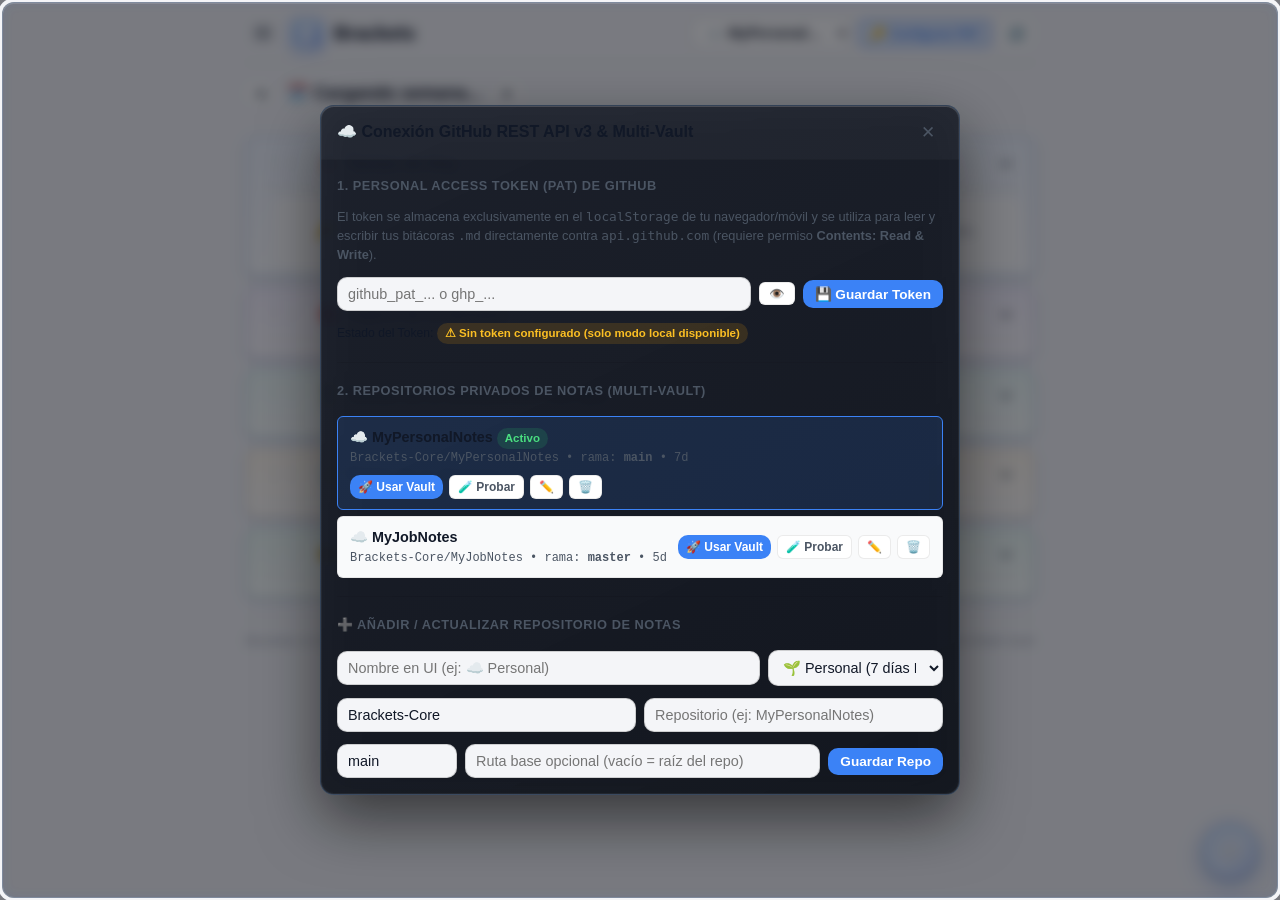
==== commit fa22d60a: "feat(web): add day notes, inline def links, topic/project/ttl/date task fields, and floating crystal" ====
--- a/web/static/index.html
+++ b/web/static/index.html
@@ -68,6 +68,10 @@
         <!-- Grupos e ítems renderizados dinámicamente desde menu_config.yaml -->
       </div>
       <div class="hamburger-drawer-footer">
+        <button id="btnVisualSettings" class="drawer-sound-btn" type="button" title="Ajustar colores y espaciado visual" aria-label="Ajustes visuales">
+          <span class="drawer-sound-icon">🎨</span>
+          <span class="drawer-sound-label">Ajustes Visuales</span>
+        </button>
         <button id="btnSoundToggle" class="drawer-sound-btn" type="button" title="Alternar efectos de sonido" aria-label="Alternar sonidos">
           <span class="drawer-sound-icon">🔊</span>
           <span class="drawer-sound-label">Sonido: Activado</span>
--- a/web/static/style.css
+++ b/web/static/style.css
@@ -257,6 +257,95 @@
   line-height: 1;
 }
 
+.day-note-indicator {
+  position: absolute;
+  top: 2px;
+  right: 4px;
+  background: transparent;
+  border: none;
+  padding: 0;
+  font-size: 0.68rem;
+  line-height: 1;
+  cursor: pointer;
+  opacity: 0.9;
+  transition: transform 0.12s ease, opacity 0.12s ease;
+}
+
+.day-note-indicator:hover {
+  transform: scale(1.18);
+  opacity: 1;
+}
+
+.day-note-popover {
+  min-width: 170px;
+  padding: 8px 10px;
+}
+
+.day-note-popover-row {
+  display: flex;
+  align-items: center;
+  justify-content: space-between;
+  gap: 8px;
+}
+
+.day-note-popover-text {
+  font-size: 0.88rem;
+  font-weight: 600;
+  color: var(--text-main);
+  white-space: nowrap;
+}
+
+.btn-edit-day-note {
+  background: transparent;
+  border: 1px solid var(--border);
+  border-radius: var(--radius-sm);
+  padding: 2px 6px;
+  font-size: 0.78rem;
+  cursor: pointer;
+  color: var(--text-dim);
+}
+
+.btn-edit-day-note:hover {
+  background: var(--bg-card-hover);
+  color: var(--text-main);
+}
+
+.location-note-row {
+  display: flex;
+  align-items: center;
+  gap: 4px;
+  margin-top: 4px;
+  padding-top: 6px;
+  border-top: 1px solid var(--border);
+}
+
+.location-note-input {
+  flex: 1;
+  min-width: 135px;
+  background: var(--bg-surface);
+  border: 1px solid var(--border);
+  border-radius: var(--radius-sm);
+  padding: 5px 7px;
+  color: var(--text-main);
+  font-size: 0.8rem;
+}
+
+.location-note-input:focus {
+  outline: none;
+  border-color: var(--accent);
+}
+
+.btn-save-loc-note {
+  background: var(--accent);
+  color: #fff;
+  border: none;
+  border-radius: var(--radius-sm);
+  padding: 5px 8px;
+  font-size: 0.8rem;
+  font-weight: 700;
+  cursor: pointer;
+}
+
 .day-chip:hover {
   background-color: var(--bg-card-hover);
 }
@@ -645,6 +734,32 @@
     inset 0 1px 0 rgba(191, 219, 254, 0.12);
 }
 
+/* Tintes muy sutiles diferenciados por sección (personalizables desde Ajustes Visuales) */
+.collapsible-section[data-section="today-tasks"] {
+  background: var(--sec-today-tasks-bg, linear-gradient(180deg, rgba(59, 130, 246, 0.065) 0%, rgba(59, 130, 246, 0.018) 100%), var(--bg-surface));
+  border-color: var(--sec-today-tasks-border, rgba(96, 165, 250, 0.20));
+}
+
+.collapsible-section[data-section="week-topics"] {
+  background: var(--sec-week-topics-bg, linear-gradient(180deg, rgba(139, 92, 246, 0.06) 0%, rgba(139, 92, 246, 0.016) 100%), var(--bg-surface));
+  border-color: var(--sec-week-topics-border, rgba(167, 139, 250, 0.19));
+}
+
+.collapsible-section[data-section="week-tasks"] {
+  background: var(--sec-week-tasks-bg, linear-gradient(180deg, rgba(20, 184, 166, 0.055) 0%, rgba(20, 184, 166, 0.015) 100%), var(--bg-surface));
+  border-color: var(--sec-week-tasks-border, rgba(45, 212, 191, 0.18));
+}
+
+.collapsible-section[data-section="week-notes"] {
+  background: var(--sec-week-notes-bg, linear-gradient(180deg, rgba(245, 158, 11, 0.055) 0%, rgba(245, 158, 11, 0.014) 100%), var(--bg-surface));
+  border-color: var(--sec-week-notes-border, rgba(251, 191, 36, 0.18));
+}
+
+.collapsible-section[data-section="week-definitions"] {
+  background: var(--sec-week-definitions-bg, linear-gradient(180deg, rgba(16, 185, 129, 0.05) 0%, rgba(16, 185, 129, 0.014) 100%), var(--bg-surface));
+  border-color: var(--sec-week-definitions-border, rgba(52, 211, 153, 0.17));
+}
+
 .collapsible-section .task-list,
 .collapsible-section .notes-container {
   margin-bottom: 0;
@@ -662,8 +777,8 @@
 }
 
 .collapsible-section:not(.collapsed) .section-header-row {
-  margin-bottom: 10px;
-  padding-bottom: 8px;
+  margin-bottom: 8px;
+  padding-bottom: 6px;
   border-bottom: 1px solid var(--border);
 }
 
@@ -798,15 +913,15 @@
 .task-list {
   display: flex;
   flex-direction: column;
-  gap: 6px;
-  margin-bottom: 4px;
+  gap: var(--item-gap, 4px);
+  margin-bottom: 2px;
 }
 
 .task-card {
   background-color: var(--bg-card);
   border: 1px solid var(--border);
   border-radius: var(--radius-sm);
-  padding: 7px 10px;
+  padding: var(--item-pad-y, 3px) 9px;
   display: flex;
   flex-direction: column;
   transition: all 0.15s ease;
@@ -832,8 +947,8 @@
 }
 
 .task-checkbox {
-  width: 18px;
-  height: 18px;
+  width: 16px;
+  height: 16px;
   cursor: pointer;
   accent-color: var(--accent);
   border-radius: 4px;
@@ -845,6 +960,22 @@
   align-items: center;
   flex-wrap: wrap;
   gap: 6px;
+}
+
+.inline-def-link {
+  color: var(--accent);
+  text-decoration: none;
+  border-bottom: 1px dashed rgba(96, 165, 250, 0.55);
+  border-radius: 3px;
+  padding: 0 2px;
+  cursor: pointer;
+  transition: background-color 0.12s ease, border-color 0.12s ease;
+}
+
+.inline-def-link:hover {
+  background-color: rgba(59, 130, 246, 0.16);
+  border-bottom-style: solid;
+  border-bottom-color: var(--accent);
 }
 
 .task-title {
@@ -907,22 +1038,22 @@
 .notes-container {
   display: flex;
   flex-direction: column;
-  gap: 5px;
-  margin-bottom: 4px;
+  gap: var(--item-gap, 4px);
+  margin-bottom: 2px;
 }
 
 .note-card {
   background-color: var(--bg-card);
   border: 1px solid var(--border);
   border-radius: var(--radius-sm);
-  padding: 8px 12px;
+  padding: calc(var(--item-pad-y, 3px) + 1px) 10px;
   transition: all 0.15s ease;
 }
 
 .note-header {
   font-weight: 700;
-  font-size: 0.92rem;
-  margin-bottom: 4px;
+  font-size: 0.9rem;
+  margin-bottom: 2px;
   display: flex;
   align-items: center;
   gap: 6px;
@@ -932,7 +1063,7 @@
   font-size: 0.83rem;
   color: var(--text-muted);
   margin-left: 14px;
-  margin-bottom: 2px;
+  margin-bottom: 1px;
   list-style-type: disc;
 }
 
@@ -962,15 +1093,15 @@
 .definitions-container {
   display: flex;
   flex-direction: column;
-  gap: 6px;
-  margin-bottom: 4px;
+  gap: var(--item-gap, 4px);
+  margin-bottom: 2px;
 }
 
 .definition-card {
   background-color: var(--bg-card);
   border: 1px solid var(--border);
   border-radius: var(--radius-sm);
-  padding: 7px 10px;
+  padding: var(--item-pad-y, 3px) 9px;
   display: flex;
   align-items: center;
   transition: all 0.15s ease;
@@ -1112,15 +1243,15 @@
 .topics-container {
   display: flex;
   flex-direction: column;
-  gap: 6px;
-  margin-bottom: 4px;
+  gap: var(--item-gap, 4px);
+  margin-bottom: 2px;
 }
 
 .topic-card {
   background-color: var(--bg-card);
   border: 1px solid var(--border);
   border-radius: var(--radius-sm);
-  padding: 6px 10px;
+  padding: var(--item-pad-y, 3px) 9px;
   display: flex;
   align-items: center;
   justify-content: space-between;
@@ -1235,10 +1366,33 @@
 
 .edit-actions-left {
   display: flex;
+  flex-wrap: wrap;
   align-items: center;
   gap: 8px;
   flex: 1;
   min-width: 0;
+}
+
+.edit-date-wrap {
+  display: inline-flex;
+  align-items: center;
+  gap: 6px;
+}
+
+.edit-date-wrap.hidden {
+  display: none;
+}
+
+.edit-date-label {
+  font-size: 0.78rem;
+  color: var(--text-dim);
+  white-space: nowrap;
+}
+
+.edit-date-input {
+  width: auto;
+  padding: 4px 8px;
+  font-size: 0.8rem;
 }
 
 .edit-actions-right {
@@ -1574,7 +1728,7 @@
 .sections-container {
   display: flex;
   flex-direction: column;
-  gap: 12px;
+  gap: var(--section-gap, 12px);
 }
 
 .section-header-row {
@@ -1860,8 +2014,9 @@
 .modal-overlay {
   position: fixed;
   inset: 0;
-  background: rgba(0, 0, 0, 0.65);
-  backdrop-filter: blur(3px);
+  background: rgba(8, 11, 18, 0.52);
+  backdrop-filter: blur(6px);
+  -webkit-backdrop-filter: blur(6px);
   z-index: 1500;
   display: flex;
   align-items: center;
@@ -1871,10 +2026,15 @@
 }
 
 .modal-dialog {
-  background: var(--bg-surface);
-  border: 1px solid var(--border-strong);
-  border-radius: var(--radius-lg);
-  box-shadow: 0 16px 40px rgba(0, 0, 0, 0.55);
+  background: linear-gradient(155deg, rgba(24, 29, 40, 0.88) 0%, rgba(16, 20, 28, 0.94) 100%);
+  backdrop-filter: blur(20px) saturate(165%);
+  -webkit-backdrop-filter: blur(20px) saturate(165%);
+  border: 1px solid rgba(147, 197, 253, 0.24);
+  border-radius: 14px;
+  box-shadow:
+    0 24px 60px rgba(0, 0, 0, 0.55),
+    0 0 0 1px rgba(255, 255, 255, 0.05) inset,
+    0 1px 0 rgba(255, 255, 255, 0.12) inset;
   width: 100%;
   max-width: 640px;
   max-height: 85vh;
@@ -1889,7 +2049,7 @@
   justify-content: space-between;
   padding: 12px 16px;
   border-bottom: 1px solid var(--border);
-  background: var(--bg-card);
+  background: rgba(255, 255, 255, 0.03);
 }
 
 .modal-title {
@@ -2255,28 +2415,36 @@
   left: 0;
   right: 0;
   bottom: 0;
-  background: rgba(0, 0, 0, 0.55);
-  backdrop-filter: blur(4px);
-  -webkit-backdrop-filter: blur(4px);
+  background: rgba(8, 11, 18, 0.52);
+  backdrop-filter: blur(6px);
+  -webkit-backdrop-filter: blur(6px);
   z-index: 1000;
   animation: fadeIn 0.2s ease;
 }
 
 .hamburger-drawer {
   position: fixed;
-  top: 0;
-  left: 0;
-  bottom: 0;
-  width: 320px;
-  max-width: 85vw;
-  background: var(--bg-surface);
-  border-right: 1px solid var(--border);
-  box-shadow: 4px 0 24px rgba(0, 0, 0, 0.5);
+  top: 50%;
+  left: 50%;
+  bottom: auto;
+  transform: translate(-50%, -50%);
+  width: min(720px, 94vw);
+  max-width: 720px;
+  max-height: 82vh;
+  background: linear-gradient(155deg, rgba(24, 29, 40, 0.88) 0%, rgba(16, 20, 28, 0.94) 100%);
+  backdrop-filter: blur(20px) saturate(165%);
+  -webkit-backdrop-filter: blur(20px) saturate(165%);
+  border: 1px solid rgba(147, 197, 253, 0.24);
+  border-radius: 14px;
+  box-shadow:
+    0 24px 60px rgba(0, 0, 0, 0.55),
+    0 0 0 1px rgba(255, 255, 255, 0.05) inset,
+    0 1px 0 rgba(255, 255, 255, 0.12) inset;
   z-index: 1001;
   display: flex;
   flex-direction: column;
   overflow: hidden;
-  animation: slideDrawerIn 0.25s cubic-bezier(0.16, 1, 0.3, 1);
+  animation: fadeInDesc 0.16s ease-out;
 }
 
 @keyframes slideDrawerIn {
@@ -2292,9 +2460,9 @@
   display: flex;
   justify-content: space-between;
   align-items: center;
-  padding: 14px 18px;
+  padding: 13px 16px;
   border-bottom: 1px solid var(--border);
-  background: var(--bg-surface-elevated);
+  background: rgba(255, 255, 255, 0.03);
 }
 
 .hamburger-drawer-title {
@@ -2335,32 +2503,100 @@
 
 .hamburger-menu-content {
   flex: 1;
+  overflow: hidden;
+  padding: 0;
+  display: flex;
+  flex-direction: column;
+}
+
+.hamburger-drawer-footer {
+  display: none !important;
+}
+
+.menu-unified-shell {
+  min-height: 360px;
+  max-height: calc(82vh - 54px);
+}
+
+.menu-unified-shell .vs-sidebar {
+  width: 196px;
   overflow-y: auto;
-  padding: 14px 16px 30px;
+}
+
+.vs-nav-divider {
+  font-size: 0.66rem;
+  font-weight: 700;
+  text-transform: uppercase;
+  letter-spacing: 0.08em;
+  color: var(--text-dim);
+  padding: 10px 10px 4px;
+  margin-top: 4px;
+  border-top: 1px solid var(--border);
+}
+
+.vs-actions-list {
   display: flex;
   flex-direction: column;
-  gap: 16px;
+  gap: 8px;
+}
+
+.vs-action-row {
+  cursor: pointer;
+  transition: all 0.14s ease;
+}
+
+.vs-action-row:hover {
+  background: rgba(59, 130, 246, 0.12);
+  border-color: rgba(96, 165, 250, 0.32);
+  transform: translateY(-1px);
+}
+
+.vs-action-pill {
+  font-size: 0.76rem;
+  font-weight: 600;
+  color: var(--accent);
+  background: rgba(59, 130, 246, 0.12);
+  border: 1px solid rgba(96, 165, 250, 0.25);
+  border-radius: 7px;
+  padding: 4px 10px;
+  white-space: nowrap;
+  flex-shrink: 0;
+  transition: all 0.14s ease;
+}
+
+.vs-action-row:hover .vs-action-pill {
+  background: var(--accent);
+  color: #ffffff;
+  border-color: var(--accent);
+}
+
+.vs-inline-reset-row {
+  display: flex;
+  justify-content: flex-end;
+  padding-top: 4px;
 }
 
 .hamburger-group {
   display: flex;
   flex-direction: column;
-  gap: 4px;
+  gap: 3px;
+  padding: 8px;
+  background: rgba(255, 255, 255, 0.028);
+  border: 1px solid rgba(255, 255, 255, 0.06);
+  border-radius: 10px;
 }
 
 .hamburger-group-title {
-  font-size: 0.72rem;
-  font-weight: 800;
+  font-size: 0.7rem;
+  font-weight: 700;
   text-transform: uppercase;
-  letter-spacing: 0.8px;
-  color: var(--accent);
-  padding: 4px 8px 6px;
+  letter-spacing: 0.08em;
+  color: var(--text-dim);
+  padding: 2px 6px 5px;
   user-select: none;
   display: flex;
   align-items: center;
   gap: 6px;
-  border-bottom: 1px dashed var(--border);
-  margin-bottom: 4px;
 }
 
 .hamburger-item-btn {
@@ -2368,23 +2604,23 @@
   align-items: center;
   gap: 10px;
   width: 100%;
-  padding: 8px 12px;
+  padding: 7px 10px;
   background: transparent;
-  color: var(--text-bright);
+  color: var(--text-main);
   border: 1px solid transparent;
-  border-radius: var(--radius-md);
-  font-size: 0.85rem;
+  border-radius: 8px;
+  font-size: 0.84rem;
   font-weight: 500;
   text-align: left;
   cursor: pointer;
-  transition: all 0.15s ease;
+  transition: all 0.14s ease;
 }
 
 .hamburger-item-btn:hover {
-  background: var(--bg-card-hover);
-  border-color: var(--border);
-  transform: translateX(3px);
-  color: var(--accent);
+  background: rgba(59, 130, 246, 0.14);
+  border-color: rgba(96, 165, 250, 0.28);
+  transform: translateX(2px);
+  color: var(--text-bright);
 }
 
 /* Flecha de semana en modo 'Crear Nueva Semana' (cristal zafiro traslúcido con pulso) */
@@ -2514,32 +2750,33 @@
    Responsive Mobile Optimizations & Drawer Sound Toggle
    ========================================================================== */
 .hamburger-drawer-footer {
-  padding: 12px 16px calc(14px + env(safe-area-inset-bottom));
+  padding: 10px 12px calc(12px + env(safe-area-inset-bottom));
   border-top: 1px solid var(--border);
-  background: var(--bg-surface-elevated, var(--bg-card));
+  background: rgba(0, 0, 0, 0.18);
   margin-top: auto;
 }
 
 .drawer-sound-btn {
   display: flex;
   align-items: center;
-  justify-content: center;
-  gap: 8px;
+  justify-content: flex-start;
+  gap: 10px;
   width: 100%;
-  padding: 10px 14px;
-  background: var(--bg-surface);
-  color: var(--text-main);
-  border: 1px solid var(--border);
-  border-radius: var(--radius-md);
-  font-size: 0.88rem;
+  padding: 8px 12px;
+  background: rgba(255, 255, 255, 0.04);
+  color: var(--text-main);
+  border: 1px solid rgba(255, 255, 255, 0.08);
+  border-radius: 9px;
+  font-size: 0.84rem;
   font-weight: 600;
   cursor: pointer;
-  transition: all 0.15s ease;
+  transition: all 0.14s ease;
 }
 
 .drawer-sound-btn:hover {
-  background: var(--bg-card-hover);
-  border-color: var(--accent);
+  background: rgba(59, 130, 246, 0.16);
+  border-color: rgba(96, 165, 250, 0.34);
+  color: var(--text-bright);
 }
 
 .drawer-sound-icon {
@@ -2647,8 +2884,8 @@
   }
 
   .hamburger-drawer {
-    width: 290px;
-    max-width: 84vw;
+    width: min(720px, 94vw);
+    max-width: 94vw;
   }
 
   .modal-dialog {
@@ -2682,7 +2919,7 @@
   color: var(--text-muted);
   border: 1px solid var(--border);
   border-radius: var(--radius-sm);
-  padding: 3px 8px;
+  padding: 2px 7px;
   font-size: 0.72rem;
   font-weight: 600;
   cursor: pointer;
@@ -3001,3 +3238,226 @@
   border-color: var(--accent);
   background: var(--accent-soft);
 }
+
+/* Visual Settings Floating Antigravity-Style Modal & Drawer Footer */
+.hamburger-drawer-footer {
+  display: flex;
+  flex-direction: column;
+  gap: 6px;
+}
+
+.vs-settings-overlay .modal-body {
+  padding: 0 !important;
+}
+
+.vs-shell {
+  display: flex;
+  min-height: 310px;
+}
+
+.vs-sidebar {
+  width: 158px;
+  flex-shrink: 0;
+  padding: 12px 10px;
+  border-right: 1px solid var(--border);
+  background: rgba(0, 0, 0, 0.16);
+  display: flex;
+  flex-direction: column;
+  gap: 4px;
+}
+
+.vs-nav-item {
+  display: flex;
+  align-items: center;
+  gap: 8px;
+  padding: 8px 10px;
+  border: 1px solid transparent;
+  border-radius: 8px;
+  background: transparent;
+  color: var(--text-muted);
+  font-size: 0.85rem;
+  font-weight: 500;
+  cursor: pointer;
+  text-align: left;
+  transition: all 0.14s ease;
+}
+
+.vs-nav-item:hover {
+  background: rgba(255, 255, 255, 0.05);
+  color: var(--text-main);
+}
+
+.vs-nav-item.active {
+  background: rgba(59, 130, 246, 0.16);
+  border-color: rgba(96, 165, 250, 0.34);
+  color: var(--text-main);
+  font-weight: 600;
+}
+
+.vs-content {
+  flex: 1;
+  min-width: 0;
+  padding: 14px 16px;
+  max-height: 62vh;
+  overflow-y: auto;
+}
+
+.vs-tab-pane {
+  display: none;
+  flex-direction: column;
+  gap: 10px;
+}
+
+.vs-tab-pane.active {
+  display: flex;
+}
+
+.vs-pane-header {
+  padding-bottom: 8px;
+  border-bottom: 1px solid var(--border);
+  margin-bottom: 2px;
+}
+
+.vs-pane-title {
+  font-size: 0.96rem;
+  font-weight: 700;
+  color: var(--text-main);
+}
+
+.vs-pane-sub {
+  font-size: 0.76rem;
+  color: var(--text-dim);
+  margin-top: 2px;
+}
+
+.vs-setting-row {
+  display: flex;
+  align-items: center;
+  justify-content: space-between;
+  gap: 12px;
+  padding: 9px 11px;
+  background: rgba(255, 255, 255, 0.03);
+  border: 1px solid var(--border);
+  border-radius: 9px;
+}
+
+.vs-setting-row-col {
+  flex-direction: column;
+  align-items: stretch;
+  gap: 7px;
+}
+
+.vs-setting-top {
+  display: flex;
+  align-items: center;
+  justify-content: space-between;
+  gap: 10px;
+}
+
+.vs-setting-name {
+  font-size: 0.86rem;
+  font-weight: 600;
+  color: var(--text-main);
+}
+
+.vs-setting-desc {
+  font-size: 0.74rem;
+  color: var(--text-dim);
+  margin-top: 1px;
+}
+
+.vs-value-pill {
+  font-family: ui-monospace, SFMono-Regular, Menlo, monospace;
+  font-size: 0.78rem;
+  font-weight: 700;
+  color: var(--accent);
+  background: rgba(59, 130, 246, 0.14);
+  border: 1px solid rgba(96, 165, 250, 0.28);
+  border-radius: 6px;
+  padding: 2px 8px;
+  white-space: nowrap;
+}
+
+.vs-range {
+  width: 100%;
+  accent-color: var(--accent);
+  cursor: pointer;
+}
+
+.vs-colors-list {
+  display: flex;
+  flex-direction: column;
+  gap: 7px;
+}
+
+.vs-color-pill {
+  display: inline-flex;
+  align-items: center;
+  gap: 7px;
+  padding: 3px 6px 3px 9px;
+  background: var(--bg-card);
+  border: 1px solid var(--border-strong);
+  border-radius: 8px;
+  cursor: pointer;
+}
+
+.vs-color-hex {
+  font-family: ui-monospace, SFMono-Regular, Menlo, monospace;
+  font-size: 0.75rem;
+  color: var(--text-muted);
+}
+
+.vs-color-input {
+  width: 26px;
+  height: 22px;
+  padding: 0;
+  border: none;
+  border-radius: 5px;
+  background: transparent;
+  cursor: pointer;
+}
+
+.vs-toggle-btn {
+  padding: 5px 12px;
+  border-radius: 8px;
+  border: 1px solid var(--border-strong);
+  background: var(--bg-card);
+  color: var(--text-muted);
+  font-size: 0.8rem;
+  font-weight: 600;
+  cursor: pointer;
+}
+
+.vs-toggle-btn.active {
+  background: rgba(59, 130, 246, 0.2);
+  border-color: var(--accent);
+  color: var(--text-main);
+}
+
+.vs-footer {
+  display: flex;
+  align-items: center;
+  justify-content: space-between;
+  padding: 10px 14px;
+  border-top: 1px solid var(--border);
+  background: rgba(0, 0, 0, 0.16);
+}
+
+@media (max-width: 560px) {
+  .vs-shell {
+    flex-direction: column;
+    min-height: auto;
+  }
+  .vs-sidebar {
+    width: 100%;
+    flex-direction: row;
+    border-right: none;
+    border-bottom: 1px solid var(--border);
+    overflow-x: auto;
+  }
+  .vs-nav-item {
+    flex: 1;
+    justify-content: center;
+    padding: 7px 8px;
+  }
+}
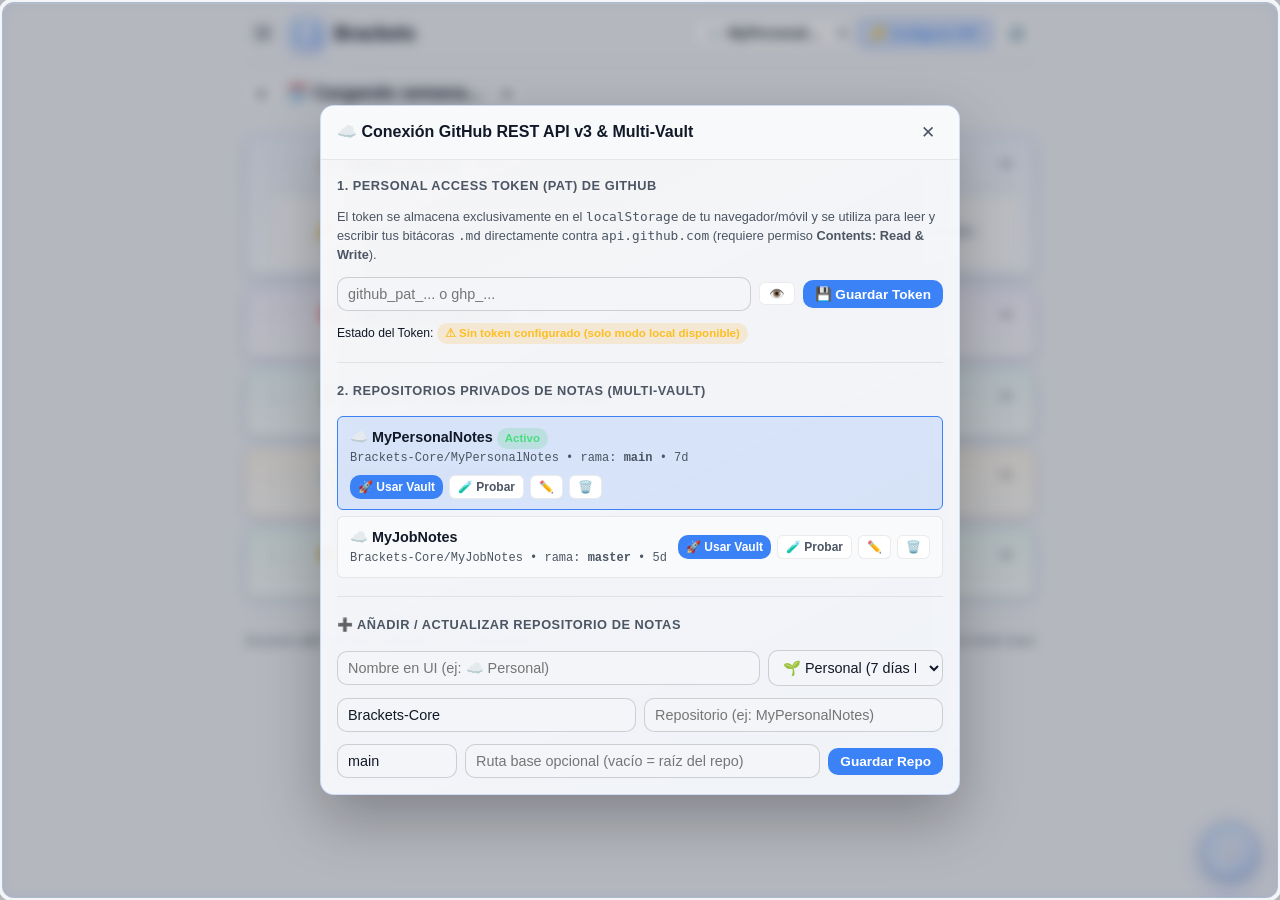
==== commit 9e2c61ca: "feat(web): show live PWA version v23 and adapt floating menu/modals to light mode" ====
--- a/web/static/index.html
+++ b/web/static/index.html
@@ -221,7 +221,7 @@
 
     <!-- Footer -->
     <footer class="app-footer">
-      <span>Brackets v1.0 • Sistema Operativo de Productividad</span>
+      <span>Brackets <strong id="appVersionBadge">v23</strong> • Sistema Operativo de Productividad</span>
       <span>Local-First & Multi-Vault</span>
     </footer>
   </div>
--- a/web/static/style.css
+++ b/web/static/style.css
@@ -18,8 +18,17 @@
   --border-strong: rgba(255, 255, 255, 0.16);
 
   --text-main: #f3f4f6;
+  --text-bright: #ffffff;
   --text-muted: #9ca3af;
   --text-dim: #6b7280;
+
+  --glass-panel-bg: linear-gradient(155deg, rgba(24, 29, 40, 0.88) 0%, rgba(16, 20, 28, 0.94) 100%);
+  --glass-panel-border: rgba(147, 197, 253, 0.24);
+  --glass-sidebar-bg: rgba(0, 0, 0, 0.16);
+  --glass-header-bg: rgba(255, 255, 255, 0.03);
+  --glass-row-bg: rgba(255, 255, 255, 0.03);
+  --glass-hover-bg: rgba(255, 255, 255, 0.05);
+  --glass-backdrop-bg: rgba(8, 11, 18, 0.52);
 
   --accent: #3b82f6;
   --accent-hover: #2563eb;
@@ -52,8 +61,17 @@
     --border-strong: rgba(0, 0, 0, 0.16);
 
     --text-main: #111827;
+    --text-bright: #0f172a;
     --text-muted: #4b5563;
-    --text-dim: #9ca3af;
+    --text-dim: #6b7280;
+
+    --glass-panel-bg: linear-gradient(155deg, rgba(255, 255, 255, 0.92) 0%, rgba(244, 247, 252, 0.96) 100%);
+    --glass-panel-border: rgba(37, 99, 235, 0.18);
+    --glass-sidebar-bg: rgba(241, 245, 249, 0.82);
+    --glass-header-bg: rgba(248, 250, 252, 0.9);
+    --glass-row-bg: rgba(15, 23, 42, 0.03);
+    --glass-hover-bg: rgba(37, 99, 235, 0.08);
+    --glass-backdrop-bg: rgba(15, 23, 42, 0.28);
 
     --shadow-sm: 0 1px 3px rgba(0, 0, 0, 0.06);
     --shadow-md: 0 4px 14px rgba(0, 0, 0, 0.08);
@@ -789,7 +807,7 @@
   align-items: center;
   background: transparent;
   border: none;
-  padding: 4px 6px;
+  padding: var(--section-title-pad-y, 4px) 6px;
   margin: 0;
   border-radius: var(--radius-sm);
   cursor: pointer;
@@ -837,7 +855,7 @@
 }
 
 .section-title {
-  font-size: 1.05rem;
+  font-size: var(--section-title-size, 1.05rem);
   font-weight: 700;
   letter-spacing: -0.01em;
   margin-bottom: 0;
@@ -979,7 +997,7 @@
 }
 
 .task-title {
-  font-size: 0.9rem;
+  font-size: var(--item-title-size, 0.9rem);
   color: var(--text-main);
 }
 
@@ -1052,7 +1070,7 @@
 
 .note-header {
   font-weight: 700;
-  font-size: 0.9rem;
+  font-size: var(--item-title-size, 0.9rem);
   margin-bottom: 2px;
   display: flex;
   align-items: center;
@@ -1273,7 +1291,7 @@
 }
 
 .topic-title {
-  font-size: 0.95rem;
+  font-size: var(--item-title-size, 0.95rem);
   font-weight: 500;
   color: var(--text-main);
 }
@@ -2014,7 +2032,7 @@
 .modal-overlay {
   position: fixed;
   inset: 0;
-  background: rgba(8, 11, 18, 0.52);
+  background: var(--glass-backdrop-bg);
   backdrop-filter: blur(6px);
   -webkit-backdrop-filter: blur(6px);
   z-index: 1500;
@@ -2026,13 +2044,13 @@
 }
 
 .modal-dialog {
-  background: linear-gradient(155deg, rgba(24, 29, 40, 0.88) 0%, rgba(16, 20, 28, 0.94) 100%);
+  background: var(--glass-panel-bg);
   backdrop-filter: blur(20px) saturate(165%);
   -webkit-backdrop-filter: blur(20px) saturate(165%);
-  border: 1px solid rgba(147, 197, 253, 0.24);
+  border: 1px solid var(--glass-panel-border);
   border-radius: 14px;
   box-shadow:
-    0 24px 60px rgba(0, 0, 0, 0.55),
+    0 24px 60px rgba(0, 0, 0, 0.28),
     0 0 0 1px rgba(255, 255, 255, 0.05) inset,
     0 1px 0 rgba(255, 255, 255, 0.12) inset;
   width: 100%;
@@ -2049,7 +2067,7 @@
   justify-content: space-between;
   padding: 12px 16px;
   border-bottom: 1px solid var(--border);
-  background: rgba(255, 255, 255, 0.03);
+  background: var(--glass-header-bg);
 }
 
 .modal-title {
@@ -2415,7 +2433,7 @@
   left: 0;
   right: 0;
   bottom: 0;
-  background: rgba(8, 11, 18, 0.52);
+  background: var(--glass-backdrop-bg);
   backdrop-filter: blur(6px);
   -webkit-backdrop-filter: blur(6px);
   z-index: 1000;
@@ -2431,13 +2449,13 @@
   width: min(720px, 94vw);
   max-width: 720px;
   max-height: 82vh;
-  background: linear-gradient(155deg, rgba(24, 29, 40, 0.88) 0%, rgba(16, 20, 28, 0.94) 100%);
+  background: var(--glass-panel-bg);
   backdrop-filter: blur(20px) saturate(165%);
   -webkit-backdrop-filter: blur(20px) saturate(165%);
-  border: 1px solid rgba(147, 197, 253, 0.24);
+  border: 1px solid var(--glass-panel-border);
   border-radius: 14px;
   box-shadow:
-    0 24px 60px rgba(0, 0, 0, 0.55),
+    0 24px 60px rgba(0, 0, 0, 0.28),
     0 0 0 1px rgba(255, 255, 255, 0.05) inset,
     0 1px 0 rgba(255, 255, 255, 0.12) inset;
   z-index: 1001;
@@ -2462,7 +2480,7 @@
   align-items: center;
   padding: 13px 16px;
   border-bottom: 1px solid var(--border);
-  background: rgba(255, 255, 255, 0.03);
+  background: var(--glass-header-bg);
 }
 
 .hamburger-drawer-title {
@@ -2503,6 +2521,7 @@
 
 .hamburger-menu-content {
   flex: 1;
+  min-height: 0;
   overflow: hidden;
   padding: 0;
   display: flex;
@@ -2514,12 +2533,20 @@
 }
 
 .menu-unified-shell {
-  min-height: 360px;
-  max-height: calc(82vh - 54px);
+  flex: 1;
+  min-height: 0;
+  max-height: none;
 }
 
 .menu-unified-shell .vs-sidebar {
   width: 196px;
+  min-height: 0;
+  overflow-y: auto;
+}
+
+.menu-unified-shell .vs-content {
+  min-height: 0;
+  max-height: none;
   overflow-y: auto;
 }
 
@@ -3260,7 +3287,7 @@
   flex-shrink: 0;
   padding: 12px 10px;
   border-right: 1px solid var(--border);
-  background: rgba(0, 0, 0, 0.16);
+  background: var(--glass-sidebar-bg);
   display: flex;
   flex-direction: column;
   gap: 4px;
@@ -3283,7 +3310,7 @@
 }
 
 .vs-nav-item:hover {
-  background: rgba(255, 255, 255, 0.05);
+  background: var(--glass-hover-bg);
   color: var(--text-main);
 }
 
@@ -3336,7 +3363,7 @@
   justify-content: space-between;
   gap: 12px;
   padding: 9px 11px;
-  background: rgba(255, 255, 255, 0.03);
+  background: var(--glass-row-bg);
   border: 1px solid var(--border);
   border-radius: 9px;
 }
@@ -3440,22 +3467,92 @@
   justify-content: space-between;
   padding: 10px 14px;
   border-top: 1px solid var(--border);
-  background: rgba(0, 0, 0, 0.16);
+  background: var(--glass-sidebar-bg);
+}
+
+@media (max-width: 680px) and (orientation: portrait) {
+  .hamburger-drawer {
+    top: 0;
+    left: 0;
+    right: 0;
+    bottom: 0;
+    transform: none;
+    width: 100vw;
+    max-width: 100vw;
+    height: 100dvh;
+    max-height: 100dvh;
+    border-radius: 0;
+    border: none;
+  }
+
+  .hamburger-drawer-header {
+    padding-top: calc(13px + env(safe-area-inset-top));
+  }
+
+  .menu-unified-shell {
+    flex-direction: column;
+  }
+
+  .menu-unified-shell .vs-sidebar {
+    width: 100%;
+    flex-direction: row;
+    flex-shrink: 0;
+    border-right: none;
+    border-bottom: 1px solid var(--border);
+    overflow-x: auto;
+    overflow-y: hidden;
+    padding: 8px 10px;
+  }
+
+  .menu-unified-shell .vs-nav-divider {
+    display: none;
+  }
+
+  .menu-unified-shell .vs-nav-item {
+    flex: 0 0 auto;
+    white-space: nowrap;
+  }
+
+  .menu-unified-shell .vs-content {
+    padding-bottom: calc(20px + env(safe-area-inset-bottom));
+  }
+}
+
+@media (orientation: landscape) and (max-height: 560px) {
+  .hamburger-drawer {
+    width: min(740px, 94vw);
+    max-width: 94vw;
+    max-height: 92dvh;
+  }
+
+  .menu-unified-shell {
+    flex-direction: row;
+    min-height: 0;
+    flex: 1;
+  }
+
+  .menu-unified-shell .vs-sidebar {
+    width: 185px;
+    flex-direction: column;
+    overflow-y: auto;
+    border-right: 1px solid var(--border);
+    border-bottom: none;
+  }
 }
 
 @media (max-width: 560px) {
-  .vs-shell {
+  .vs-shell:not(.menu-unified-shell) {
     flex-direction: column;
     min-height: auto;
   }
-  .vs-sidebar {
+  .vs-shell:not(.menu-unified-shell) .vs-sidebar {
     width: 100%;
     flex-direction: row;
     border-right: none;
     border-bottom: 1px solid var(--border);
     overflow-x: auto;
   }
-  .vs-nav-item {
+  .vs-shell:not(.menu-unified-shell) .vs-nav-item {
     flex: 1;
     justify-content: center;
     padding: 7px 8px;
